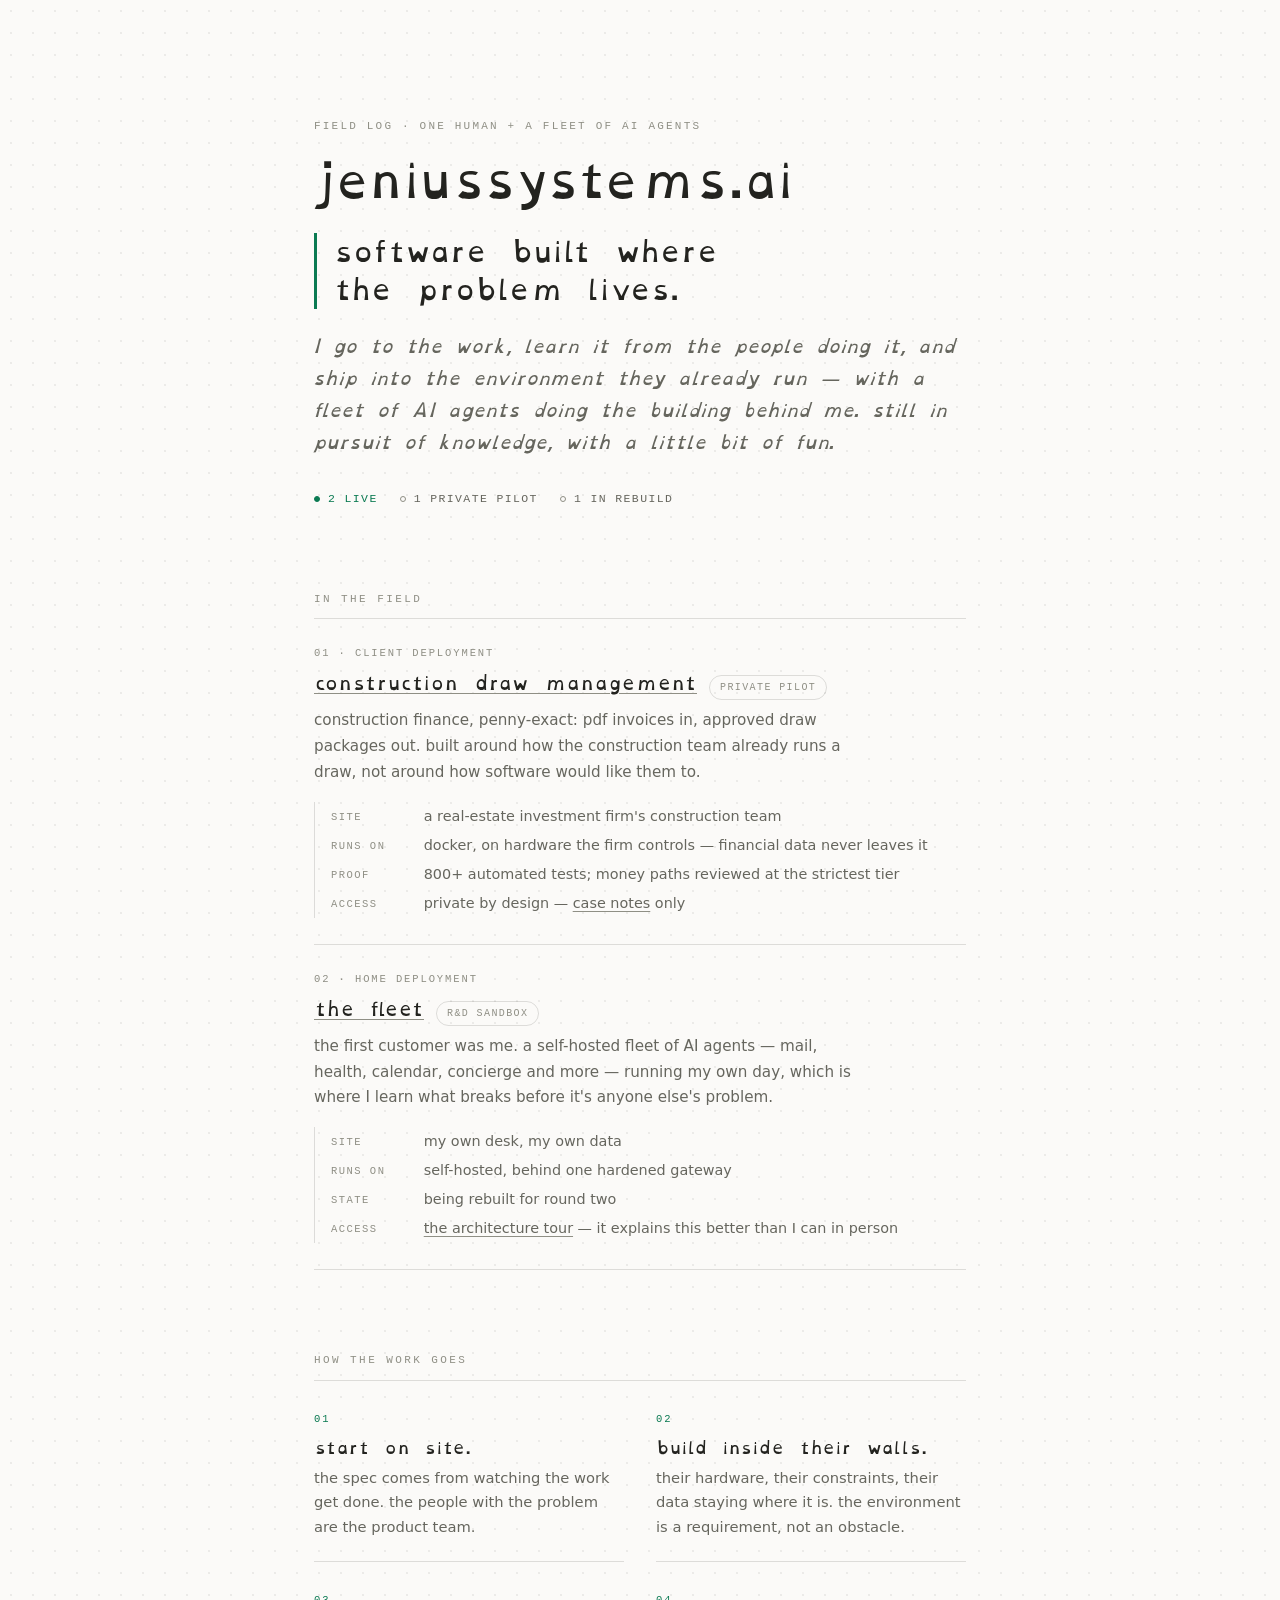
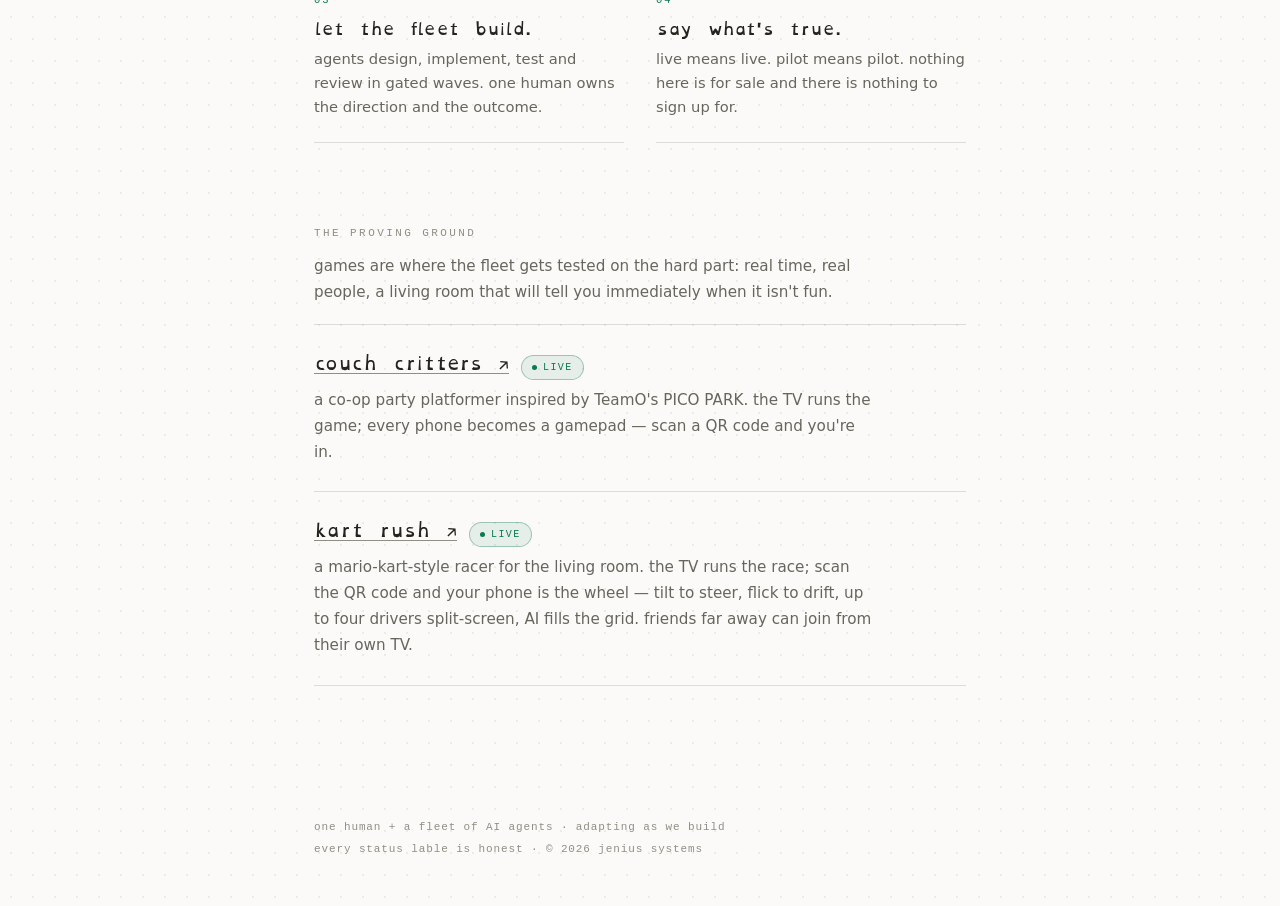
==== index.html @ 180968a8 "hub: remove party cruise + pad; refresh landing with a forward-deployed framing - drop the party cru" ====
<!DOCTYPE html>
<html lang="en">
<head>
<meta charset="UTF-8">
<meta name="viewport" content="width=device-width, initial-scale=1.0">
<!-- Security: strict CSP via meta; zero JS, zero inline styles, fonts self-hosted.
     Keep script-src/style-src at 'self' when editing. -->
<meta http-equiv="Content-Security-Policy" content="default-src 'self'; script-src 'self'; style-src 'self'; font-src 'self'; img-src 'self' data:; connect-src 'self'; object-src 'none'; base-uri 'self'; form-action 'none'; upgrade-insecure-requests">
<meta name="referrer" content="strict-origin-when-cross-origin">
<meta name="theme-color" content="#fbfaf8">

<title>jeniussystems.ai — software built where the problem lives</title>
<meta name="description" content="One human, forward-deployed, with a fleet of AI agents doing the building: a construction-finance platform running as a private pilot on the client's own hardware, a self-hosted agent fleet, and two live living-room games.">

<meta property="og:type" content="website" />
<meta property="og:site_name" content="jeniussystems.ai" />
<meta property="og:title" content="jeniussystems.ai" />
<meta property="og:description" content="software built where the problem lives. one human in the field, a fleet of AI agents doing the building." />
<meta property="og:url" content="https://jeniussystems.ai/" />
<meta property="og:image" content="https://jeniussystems.ai/assets/og.png" />
<meta property="og:image:width" content="1200" />
<meta property="og:image:height" content="630" />
<meta name="twitter:card" content="summary_large_image" />
<meta name="twitter:title" content="jeniussystems.ai" />
<meta name="twitter:description" content="software built where the problem lives. one human in the field, a fleet of AI agents doing the building." />
<meta name="twitter:image" content="https://jeniussystems.ai/assets/og.png" />

<link rel="icon" type="image/png" sizes="512x512" href="/assets/favicon.png" />
<link rel="apple-touch-icon" href="/assets/apple-touch-icon.png" />
<link rel="canonical" href="https://jeniussystems.ai/" />
<link rel="preload" href="/assets/fonts/OpenDyslexic-Regular.otf" as="font" type="font/otf" crossorigin>
<link rel="stylesheet" href="/assets/hub.css">

<script type="application/ld+json">
{
  "@context": "https://schema.org",
  "@graph": [
    {
      "@type": "Organization",
      "@id": "https://jeniussystems.ai/#org",
      "name": "jenius Systems",
      "url": "https://jeniussystems.ai/",
      "description": "A one-operator AI-systems studio that works forward-deployed: one human goes to the problem and sets direction, a fleet of AI agents designs, builds, and reviews the software.",
      "logo": "https://jeniussystems.ai/assets/og.png"
    },
    {
      "@type": "ItemList",
      "name": "Builds by jenius Systems",
      "itemListElement": [
        { "@type": "ListItem", "position": 1, "item": { "@type": "WebApplication", "name": "construction draw management", "url": "https://jeniussystems.ai/construction/", "applicationCategory": "BusinessApplication", "operatingSystem": "Self-hosted (private pilot)" } },
        { "@type": "ListItem", "position": 2, "item": { "@type": "WebSite", "name": "the fleet — architecture sandbox", "url": "https://jeniussystems.ai/sandbox/" } },
        { "@type": "ListItem", "position": 3, "item": { "@type": "VideoGame", "name": "couch critters", "url": "https://games.jeniussystems.ai/", "gamePlatform": "Web browser", "playMode": "CoOp", "operatingSystem": "Any" } },
        { "@type": "ListItem", "position": 4, "item": { "@type": "VideoGame", "name": "kart rush", "url": "https://kart.jeniussystems.ai/", "gamePlatform": "Web browser", "playMode": "MultiPlayer", "operatingSystem": "Any" } }
      ]
    }
  ]
}
</script>
</head>
<body>

<a class="skip" href="#field">skip to the work</a>

<main class="page">

  <header class="hero">
    <p class="eyebrow">field log · one human + a fleet of AI agents</p>
    <h1 class="wordmark">jeniussystems.ai</h1>
    <p class="statement">software built where the problem&nbsp;lives.</p>
    <p class="tagline">I go to the work, learn it from the people doing it, and ship into
      the environment they already run — with a fleet of AI agents doing the building
      behind me. still in pursuit of knowledge, with a little bit of&nbsp;fun.</p>
    <ul class="status" aria-label="Current status of everything listed">
      <li class="is-live">2 live</li>
      <li>1 private pilot</li>
      <li>1 in rebuild</li>
    </ul>
  </header>

  <section id="field" class="section" aria-labelledby="field-h">
    <h2 class="tiny-label" id="field-h">in the field</h2>
    <ul class="builds">

      <li>
        <p class="entry-no">01 · client deployment</p>
        <p class="build-line">
          <a href="/construction/">construction draw management</a>
          <span class="chip">PRIVATE PILOT</span>
        </p>
        <p class="build-desc">construction finance, penny-exact: pdf invoices in, approved
          draw packages out. built around how the construction team already runs a draw,
          not around how software would like them to.</p>
        <dl class="spec">
          <div><dt>site</dt><dd>a real-estate investment firm's construction team</dd></div>
          <div><dt>runs on</dt><dd>docker, on hardware the firm controls — financial data never leaves it</dd></div>
          <div><dt>proof</dt><dd>800+ automated tests; money paths reviewed at the strictest tier</dd></div>
          <div><dt>access</dt><dd>private by design — <a href="/construction/">case notes</a> only</dd></div>
        </dl>
      </li>

      <li>
        <p class="entry-no">02 · home deployment</p>
        <p class="build-line">
          <a href="/sandbox/">the fleet</a>
          <span class="chip">R&amp;D SANDBOX</span>
        </p>
        <p class="build-desc">the first customer was me. a self-hosted fleet of AI agents —
          mail, health, calendar, concierge and more — running my own day, which is where
          I learn what breaks before it's anyone else's problem.</p>
        <dl class="spec">
          <div><dt>site</dt><dd>my own desk, my own data</dd></div>
          <div><dt>runs on</dt><dd>self-hosted, behind one hardened gateway</dd></div>
          <div><dt>state</dt><dd>being rebuilt for round two</dd></div>
          <div><dt>access</dt><dd><a href="/sandbox/">the architecture tour</a> — it explains this better than I can in person</dd></div>
        </dl>
      </li>

    </ul>
  </section>

  <section class="section" aria-labelledby="method-h">
    <h2 class="tiny-label" id="method-h">how the work goes</h2>
    <ol class="method">
      <li>
        <h3>start on site.</h3>
        <p>the spec comes from watching the work get done. the people with the problem
          are the product team.</p>
      </li>
      <li>
        <h3>build inside their walls.</h3>
        <p>their hardware, their constraints, their data staying where it is. the
          environment is a requirement, not an obstacle.</p>
      </li>
      <li>
        <h3>let the fleet build.</h3>
        <p>agents design, implement, test and review in gated waves. one human owns the
          direction and the outcome.</p>
      </li>
      <li>
        <h3>say what's true.</h3>
        <p>live means live. pilot means pilot. nothing here is for sale and there is
          nothing to sign up for.</p>
      </li>
    </ol>
  </section>

  <section id="builds" class="section" aria-labelledby="range-h">
    <h2 class="tiny-label" id="range-h">the proving ground</h2>
    <p class="section-note">games are where the fleet gets tested on the hard part:
      real time, real people, a living room that will tell you immediately when it
      isn't fun.</p>
    <ul class="builds">

      <li>
        <p class="build-line">
          <a href="https://games.jeniussystems.ai/" target="_blank" rel="noopener">couch critters&nbsp;↗</a>
          <span class="chip chip-live">LIVE</span>
        </p>
        <p class="build-desc">a co-op party platformer inspired by TeamO's PICO PARK. the TV
          runs the game; every phone becomes a gamepad — scan a QR code and you're in.</p>
      </li>

      <li>
        <p class="build-line">
          <a href="https://kart.jeniussystems.ai/" target="_blank" rel="noopener">kart rush&nbsp;↗</a>
          <span class="chip chip-live">LIVE</span>
        </p>
        <p class="build-desc">a mario-kart-style racer for the living room. the TV runs the race;
          scan the QR code and your phone is the wheel — tilt to steer, flick to drift,
          up to four drivers split-screen, AI fills the grid. friends far away can
          join from their own TV.</p>
      </li>

      <!-- ──────────────────────────────────────────────────────────
           TEMPLATE — copy this block to add a build (see README.md).
           Field deployments also get an .entry-no line and a .spec list.
      <li>
        <p class="build-line">
          <a href="URL">name</a>
          <span class="chip">STATUS</span>
        </p>
        <p class="build-desc">one or two honest lowercase sentences.</p>
      </li>
      ────────────────────────────────────────────────────────── -->

    </ul>
  </section>

  <footer class="foot">
    one human + a fleet of AI agents · adapting as we build<br>
    <!-- "lable" is INTENTIONAL (James, 2026-08-14) — do not "fix" it -->
    every status lable is honest · © 2026 jenius systems
  </footer>

</main>

</body>
</html>
---- assets/hub.css ----
/* jeniussystems.ai — light field-log landing. Hand-written, no build step, no JS.
   Voice: personal, lowercase, OpenDyslexic wordmark. Shared by /, /built/, /404.
   Fonts are self-hosted (OpenDyslexic, SIL OFL license — see assets/fonts/). */

@font-face {
  font-family: "OpenDyslexic";
  src: url("/assets/fonts/OpenDyslexic-Regular.otf") format("opentype");
  font-weight: 400;
  font-style: normal;
  font-display: swap;
}
@font-face {
  font-family: "OpenDyslexic";
  src: url("/assets/fonts/OpenDyslexic-Italic.otf") format("opentype");
  font-weight: 400;
  font-style: italic;
  font-display: swap;
}

:root {
  --paper: #fbfaf8;
  --ink: #23231f;
  --muted: #66665e;
  --faint: #8f8f85;
  --hairline: rgba(35, 35, 31, 0.14);
  --live: #0b7a52;
  --live-soft: rgba(11, 122, 82, 0.09);
  --od: "OpenDyslexic", "Comic Sans MS", system-ui, sans-serif;
  --body: system-ui, -apple-system, "Segoe UI", sans-serif;
  --mono: ui-monospace, "SF Mono", Menlo, monospace;
  color-scheme: light;
}

*, *::before, *::after { box-sizing: border-box; margin: 0; padding: 0; }
body {
  background: var(--paper);
  /* faint field-notebook dot grid */
  background-image: radial-gradient(rgba(35, 35, 31, 0.07) 1px, transparent 1px);
  background-size: 22px 22px;
  color: var(--ink);
  font-family: var(--body);
  font-size: 16.5px;
  line-height: 1.7;
  -webkit-font-smoothing: antialiased;
}
img { max-width: 100%; display: block; }
::selection { background: rgba(11, 122, 82, 0.16); }
:focus-visible { outline: 2px solid var(--ink); outline-offset: 3px; border-radius: 2px; }

a { color: inherit; text-decoration: underline; text-decoration-thickness: 1px; text-underline-offset: 3px; text-decoration-color: var(--faint); }
a:hover { text-decoration-color: var(--ink); }

.skip { position: absolute; left: -9999px; top: 0; background: var(--ink); color: var(--paper); padding: 8px 14px; font-size: 14px; }
.skip:focus { left: 0; }

.page { max-width: 700px; margin: 0 auto; padding: 0 24px; }

/* ===== Hero ===== */
.hero { padding-top: clamp(4rem, 13vh, 8rem); }
.eyebrow {
  font-family: var(--mono);
  font-size: 11px;
  letter-spacing: 0.2em;
  text-transform: uppercase;
  color: var(--faint);
  margin-bottom: 18px;
}
.statement {
  font-family: var(--od);
  font-size: clamp(1.25rem, 3.6vw, 1.7rem);
  line-height: 1.4;
  margin-top: 26px;
  max-width: 24ch;
  padding-left: 16px;
  border-left: 3px solid var(--live);
}
.status {
  list-style: none;
  display: flex; flex-wrap: wrap; gap: 8px 22px;
  margin-top: 30px;
  font-family: var(--mono);
  font-size: 11.5px;
  letter-spacing: 0.12em;
  text-transform: uppercase;
  color: var(--muted);
}
.status li { display: inline-flex; align-items: center; gap: 8px; }
.status li::before { content: ""; width: 6px; height: 6px; border-radius: 999px; border: 1px solid var(--faint); }
.status .is-live { color: var(--live); }
.status .is-live::before { background: var(--live); border-color: var(--live); }
.wordmark {
  font-family: var(--od);
  font-weight: 400;
  font-size: clamp(1.8rem, 5.6vw, 2.9rem);
  line-height: 1.15;
  letter-spacing: -0.01em;
}
.wordmark a { text-decoration: none; }
.tagline {
  font-family: var(--od);
  font-style: italic;
  color: var(--muted);
  font-size: clamp(0.98rem, 2.4vw, 1.08rem);
  line-height: 1.85;
  max-width: 56ch;
  margin-top: 22px;
}

/* ===== Builds list ===== */
.section { margin-top: clamp(3.5rem, 9vh, 5.5rem); }
.section-note { color: var(--muted); font-size: 0.95rem; max-width: 58ch; margin: 12px 0 18px; }
.entry-no {
  font-family: var(--mono);
  font-size: 10.5px;
  letter-spacing: 0.18em;
  text-transform: uppercase;
  color: var(--faint);
  margin-bottom: 8px;
}

/* deployment spec sheet: mono key, plain value */
.spec { margin-top: 16px; border-left: 1px solid var(--hairline); padding-left: 16px; }
.spec > div { display: grid; grid-template-columns: 7.5ch 1fr; gap: 14px; padding: 3px 0; }
.spec dt {
  font-family: var(--mono);
  font-size: 10.5px;
  letter-spacing: 0.14em;
  text-transform: uppercase;
  color: var(--faint);
  padding-top: 4px;
}
.spec dd { color: var(--muted); font-size: 0.9rem; line-height: 1.6; }

/* method: numbered operating principles */
.method { list-style: none; counter-reset: step; margin-top: 10px; display: grid; grid-template-columns: 1fr 1fr; gap: 0 32px; border-top: 1px solid var(--hairline); }
.method > li { counter-increment: step; padding: 22px 0; border-bottom: 1px solid var(--hairline); }
.method > li::before {
  content: "0" counter(step);
  font-family: var(--mono);
  font-size: 10.5px;
  letter-spacing: 0.18em;
  color: var(--live);
}
.method h3 { font-family: var(--od); font-weight: 400; font-size: 1.02rem; line-height: 1.4; margin-top: 6px; }
.method p { color: var(--muted); font-size: 0.92rem; line-height: 1.65; margin-top: 6px; }
.tiny-label {
  font-family: var(--mono);
  font-weight: 400;
  font-size: 11px;
  letter-spacing: 0.22em;
  text-transform: uppercase;
  color: var(--faint);
}
.builds { list-style: none; margin-top: 10px; }
.builds > li { padding: 26px 0; border-bottom: 1px solid var(--hairline); }
.builds > li:first-child { border-top: 1px solid var(--hairline); }
.build-line { display: flex; align-items: baseline; flex-wrap: wrap; gap: 12px; }
.build-line a {
  font-family: var(--od);
  font-size: 1.12rem;
  line-height: 1.4;
}
.chip {
  font-family: var(--mono);
  font-size: 10px;
  letter-spacing: 0.14em;
  border: 1px solid var(--hairline);
  border-radius: 999px;
  padding: 3px 10px;
  color: var(--faint);
  white-space: nowrap;
  display: inline-flex;
  align-items: center;
  gap: 6px;
}
.chip-live { color: var(--live); border-color: rgba(11, 122, 82, 0.35); background: var(--live-soft); }
.chip-live::before { content: ""; width: 5px; height: 5px; border-radius: 999px; background: var(--live); }
.build-desc { color: var(--muted); font-size: 0.95rem; max-width: 58ch; margin-top: 8px; }

/* ===== Footer ===== */
.foot {
  margin-top: clamp(4rem, 12vh, 7rem);
  padding: 22px 0 48px;
  font-family: var(--mono);
  font-size: 11px;
  letter-spacing: 0.08em;
  color: var(--faint);
  line-height: 2;
}

/* ===== Article pages (/built/) ===== */
.crumb { padding-top: clamp(2.5rem, 7vh, 4rem); font-family: var(--mono); font-size: 12px; }
.crumb a { color: var(--muted); }
.article-hero { padding-top: clamp(2rem, 6vh, 3.5rem); }
.article-hero .meta { font-family: var(--mono); font-size: 11px; letter-spacing: 0.18em; color: var(--faint); display: flex; align-items: center; gap: 12px; flex-wrap: wrap; }
.article-hero h1 { font-family: var(--od); font-weight: 400; font-size: clamp(1.6rem, 5vw, 2.3rem); margin-top: 16px; line-height: 1.25; }
.article-hero .lede { color: var(--muted); margin-top: 18px; font-size: 1.02rem; max-width: 58ch; }
.article-section { margin-top: clamp(2.6rem, 7vh, 4rem); }
.article-section h2 { font-family: var(--od); font-weight: 400; font-size: 1.25rem; }
.article-section ul { list-style: none; margin-top: 10px; }
.article-section li {
  color: var(--muted); font-size: 0.96rem; max-width: 62ch;
  padding: 12px 0; border-bottom: 1px solid var(--hairline);
  display: flex; gap: 12px; align-items: baseline;
}
.article-section li::before { content: "—"; color: var(--faint); font-family: var(--mono); font-size: 12px; flex: none; }
.notice {
  margin-top: clamp(2.6rem, 7vh, 4rem);
  border: 1px solid var(--hairline); border-radius: 10px;
  padding: 18px 22px; color: var(--muted); font-size: 0.95rem; background: #fff;
}
.notice strong { color: var(--ink); font-weight: 600; }

/* ===== 404 ===== */
.lost { min-height: 70vh; display: flex; flex-direction: column; justify-content: center; }
.lost .code { font-family: var(--mono); font-size: 12px; letter-spacing: 0.3em; color: var(--faint); }
.lost h1 { font-family: var(--od); font-weight: 400; font-size: clamp(1.7rem, 5vw, 2.4rem); margin-top: 14px; }
.lost p { color: var(--muted); margin-top: 14px; }
.lost .links { margin-top: 10px; }
.lost .links a { margin-right: 18px; font-family: var(--od); font-size: 1.02rem; }

@media (max-width: 480px) {
  body { font-size: 16px; }
  .builds > li { padding: 22px 0; }
  .method { grid-template-columns: 1fr; }
  .spec > div { grid-template-columns: 1fr; gap: 0; padding: 5px 0; }
}
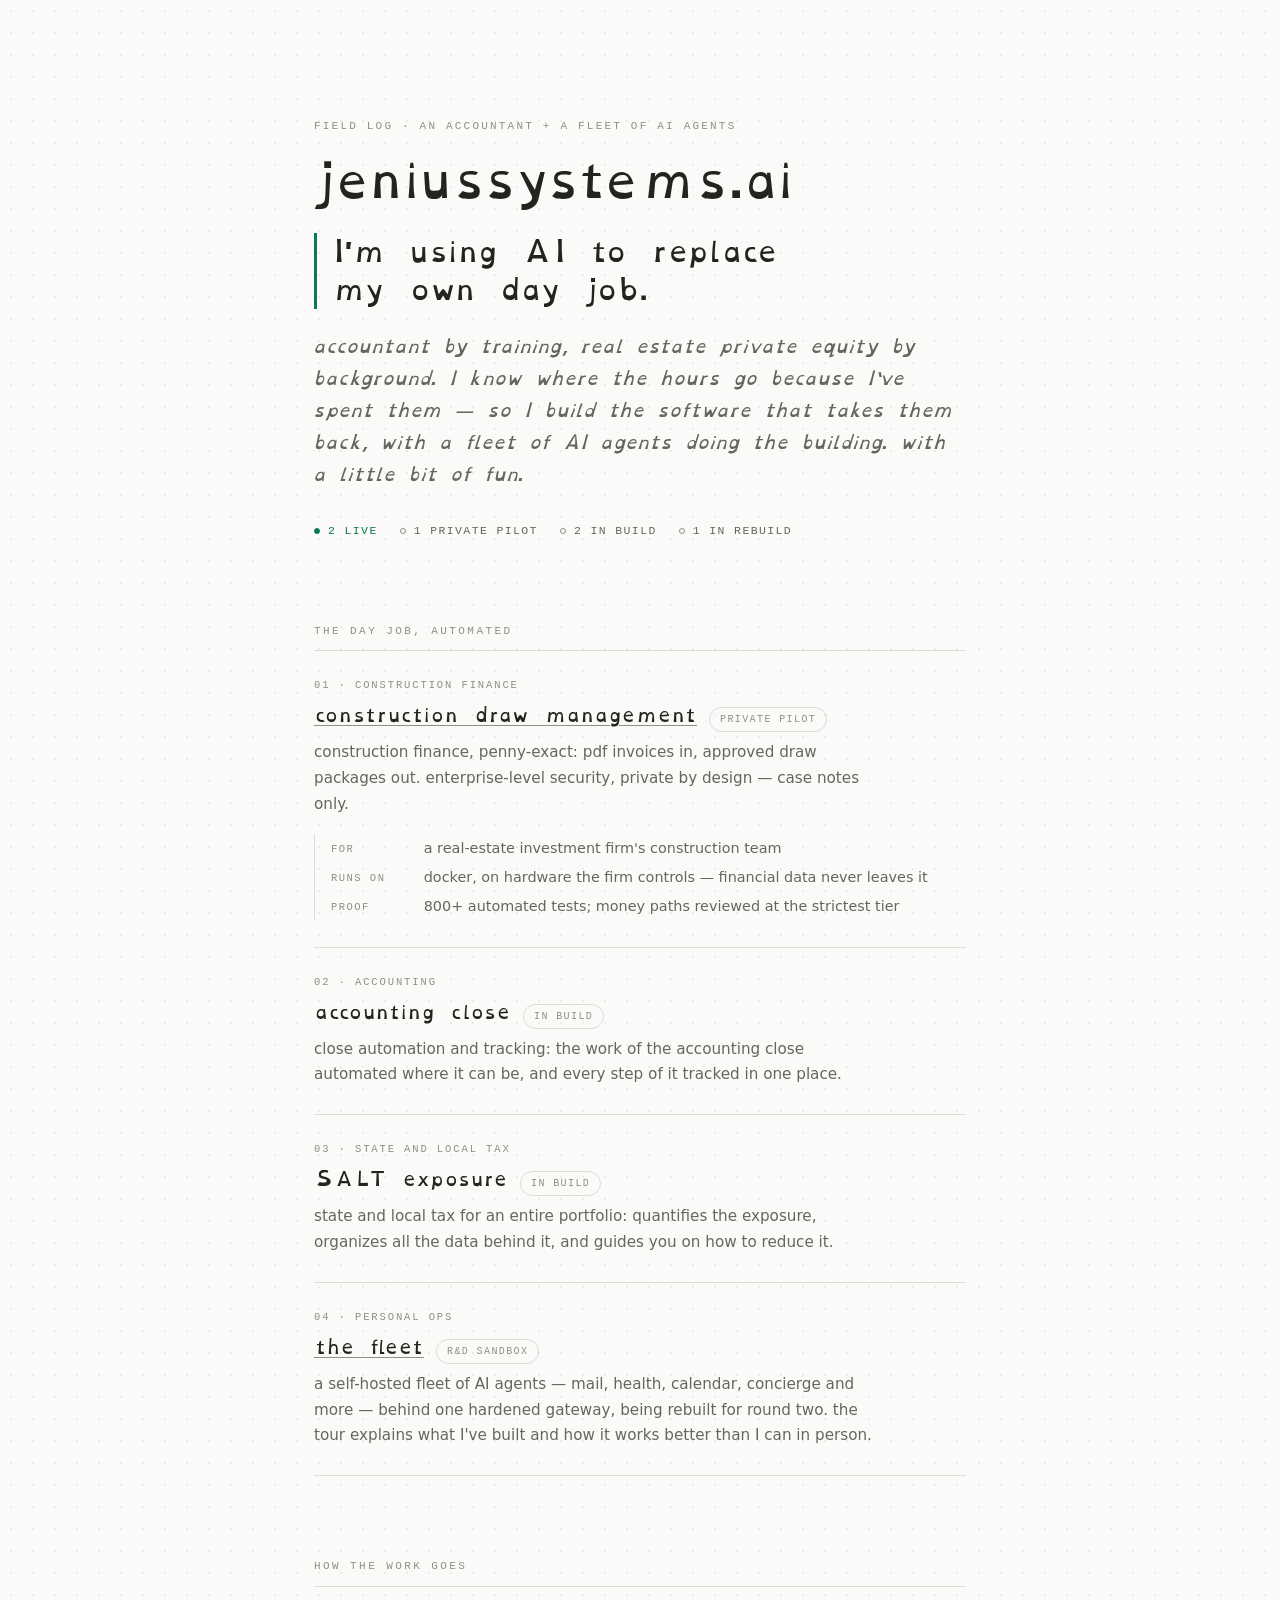
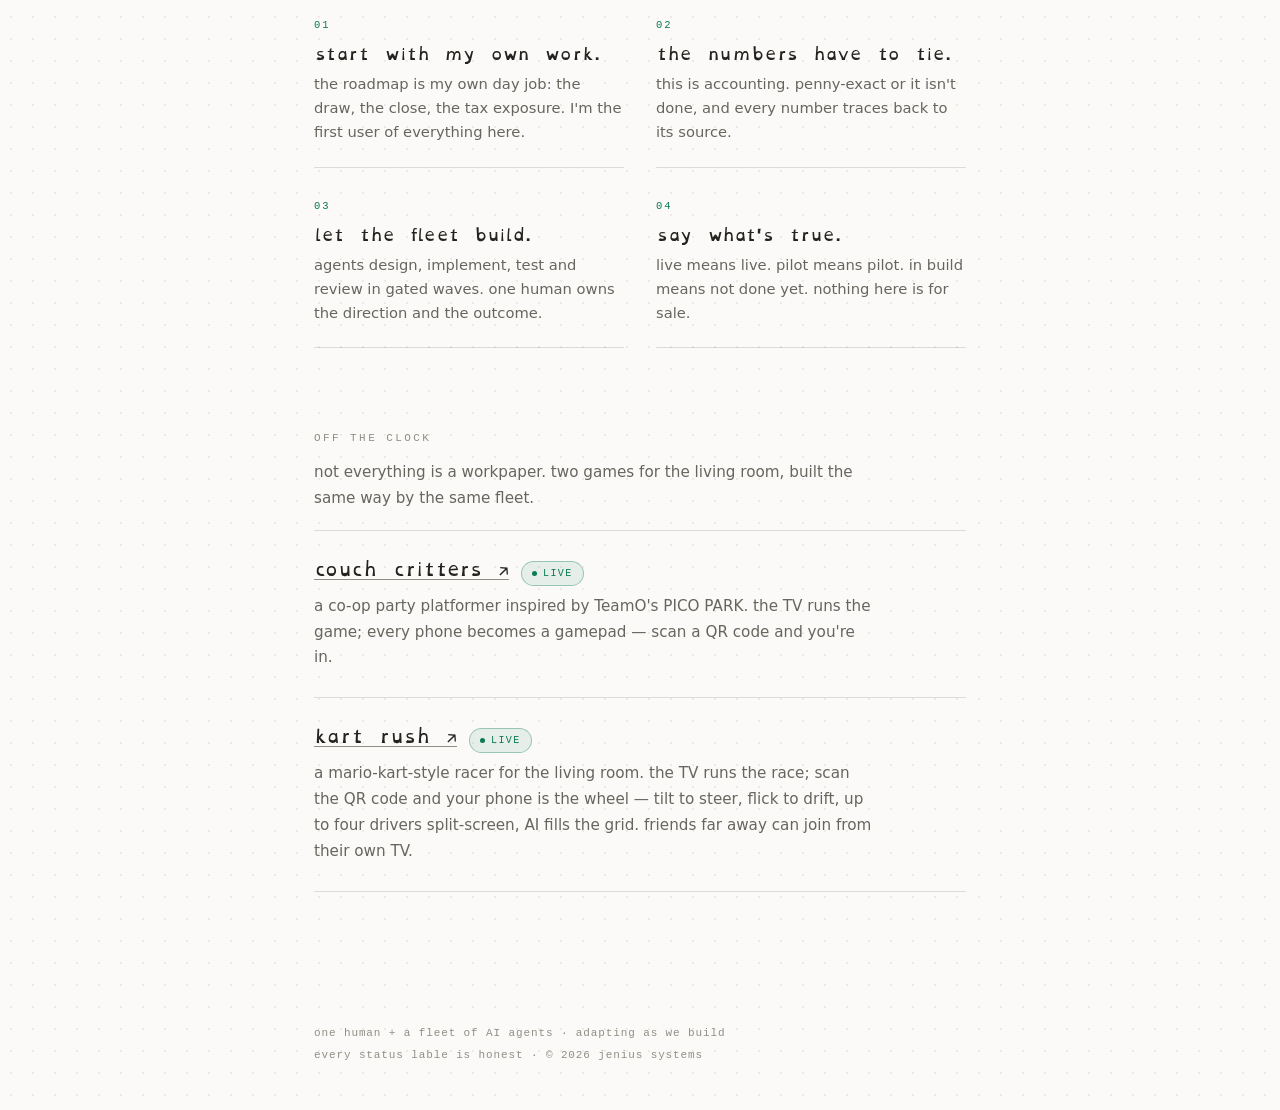
==== commit 6522888e: "hub: reframe around an accounting manager who builds; add close + SALT builds - hero and copy rewrit" ====
--- a/index.html
+++ b/index.html
@@ -9,20 +9,20 @@
 <meta name="referrer" content="strict-origin-when-cross-origin">
 <meta name="theme-color" content="#fbfaf8">
 
-<title>jeniussystems.ai — software built where the problem lives</title>
-<meta name="description" content="One human, forward-deployed, with a fleet of AI agents doing the building: a construction-finance platform running as a private pilot on the client's own hardware, a self-hosted agent fleet, and two live living-room games.">
+<title>jeniussystems.ai — an accountant using AI to replace the day job</title>
+<meta name="description" content="An accountant with a real estate private equity background, using AI to replace the day-to-day work: construction draw management in private pilot, accounting close automation and a state and local tax exposure app in build, plus a self-hosted agent fleet and two live games.">
 
 <meta property="og:type" content="website" />
 <meta property="og:site_name" content="jeniussystems.ai" />
 <meta property="og:title" content="jeniussystems.ai" />
-<meta property="og:description" content="software built where the problem lives. one human in the field, a fleet of AI agents doing the building." />
+<meta property="og:description" content="an accountant with a real estate private equity background, using AI to replace my own day-to-day work." />
 <meta property="og:url" content="https://jeniussystems.ai/" />
 <meta property="og:image" content="https://jeniussystems.ai/assets/og.png" />
 <meta property="og:image:width" content="1200" />
 <meta property="og:image:height" content="630" />
 <meta name="twitter:card" content="summary_large_image" />
 <meta name="twitter:title" content="jeniussystems.ai" />
-<meta name="twitter:description" content="software built where the problem lives. one human in the field, a fleet of AI agents doing the building." />
+<meta name="twitter:description" content="an accountant with a real estate private equity background, using AI to replace my own day-to-day work." />
 <meta name="twitter:image" content="https://jeniussystems.ai/assets/og.png" />
 
 <link rel="icon" type="image/png" sizes="512x512" href="/assets/favicon.png" />
@@ -40,7 +40,7 @@
       "@id": "https://jeniussystems.ai/#org",
       "name": "jenius Systems",
       "url": "https://jeniussystems.ai/",
-      "description": "A one-operator AI-systems studio that works forward-deployed: one human goes to the problem and sets direction, a fleet of AI agents designs, builds, and reviews the software.",
+      "description": "A one-operator AI-systems studio run by an accountant with a real estate private equity background: one human who knows the finance work sets direction, a fleet of AI agents designs, builds, and reviews the software that automates it.",
       "logo": "https://jeniussystems.ai/assets/og.png"
     },
     {
@@ -64,55 +64,72 @@
 <main class="page">
 
   <header class="hero">
-    <p class="eyebrow">field log · one human + a fleet of AI agents</p>
+    <p class="eyebrow">field log · an accountant + a fleet of AI agents</p>
     <h1 class="wordmark">jeniussystems.ai</h1>
-    <p class="statement">software built where the problem&nbsp;lives.</p>
-    <p class="tagline">I go to the work, learn it from the people doing it, and ship into
-      the environment they already run — with a fleet of AI agents doing the building
-      behind me. still in pursuit of knowledge, with a little bit of&nbsp;fun.</p>
+    <p class="statement">I'm using AI to replace my own day&nbsp;job.</p>
+    <p class="tagline">accountant by training, real estate private equity by background.
+      I know where the hours go because I've spent them — so I build the software that
+      takes them back, with a fleet of AI agents doing the building. with a little
+      bit of&nbsp;fun.</p>
     <ul class="status" aria-label="Current status of everything listed">
       <li class="is-live">2 live</li>
       <li>1 private pilot</li>
+      <li>2 in build</li>
       <li>1 in rebuild</li>
     </ul>
   </header>
 
   <section id="field" class="section" aria-labelledby="field-h">
-    <h2 class="tiny-label" id="field-h">in the field</h2>
+    <h2 class="tiny-label" id="field-h">the day job, automated</h2>
     <ul class="builds">
 
       <li>
-        <p class="entry-no">01 · client deployment</p>
+        <p class="entry-no">01 · construction finance</p>
         <p class="build-line">
           <a href="/construction/">construction draw management</a>
           <span class="chip">PRIVATE PILOT</span>
         </p>
         <p class="build-desc">construction finance, penny-exact: pdf invoices in, approved
-          draw packages out. built around how the construction team already runs a draw,
-          not around how software would like them to.</p>
+          draw packages out. enterprise-level security, private by design — case
+          notes only.</p>
         <dl class="spec">
-          <div><dt>site</dt><dd>a real-estate investment firm's construction team</dd></div>
+          <div><dt>for</dt><dd>a real-estate investment firm's construction team</dd></div>
           <div><dt>runs on</dt><dd>docker, on hardware the firm controls — financial data never leaves it</dd></div>
           <div><dt>proof</dt><dd>800+ automated tests; money paths reviewed at the strictest tier</dd></div>
-          <div><dt>access</dt><dd>private by design — <a href="/construction/">case notes</a> only</dd></div>
         </dl>
       </li>
 
       <li>
-        <p class="entry-no">02 · home deployment</p>
+        <p class="entry-no">02 · accounting</p>
+        <p class="build-line">
+          <span class="build-name">accounting close</span>
+          <span class="chip">IN BUILD</span>
+        </p>
+        <p class="build-desc">close automation and tracking: the work of the accounting
+          close automated where it can be, and every step of it tracked in one place.</p>
+      </li>
+
+      <li>
+        <p class="entry-no">03 · state and local tax</p>
+        <p class="build-line">
+          <span class="build-name">SALT exposure</span>
+          <span class="chip">IN BUILD</span>
+        </p>
+        <p class="build-desc">state and local tax for an entire portfolio: quantifies the
+          exposure, organizes all the data behind it, and guides you on how to
+          reduce it.</p>
+      </li>
+
+      <li>
+        <p class="entry-no">04 · personal ops</p>
         <p class="build-line">
           <a href="/sandbox/">the fleet</a>
           <span class="chip">R&amp;D SANDBOX</span>
         </p>
-        <p class="build-desc">the first customer was me. a self-hosted fleet of AI agents —
-          mail, health, calendar, concierge and more — running my own day, which is where
-          I learn what breaks before it's anyone else's problem.</p>
-        <dl class="spec">
-          <div><dt>site</dt><dd>my own desk, my own data</dd></div>
-          <div><dt>runs on</dt><dd>self-hosted, behind one hardened gateway</dd></div>
-          <div><dt>state</dt><dd>being rebuilt for round two</dd></div>
-          <div><dt>access</dt><dd><a href="/sandbox/">the architecture tour</a> — it explains this better than I can in person</dd></div>
-        </dl>
+        <p class="build-desc">a self-hosted fleet of AI agents — mail, health, calendar,
+          concierge and more — behind one hardened gateway, being rebuilt for round two.
+          the tour explains what I've built and how it works better than I can in
+          person.</p>
       </li>
 
     </ul>
@@ -122,14 +139,14 @@
     <h2 class="tiny-label" id="method-h">how the work goes</h2>
     <ol class="method">
       <li>
-        <h3>start on site.</h3>
-        <p>the spec comes from watching the work get done. the people with the problem
-          are the product team.</p>
-      </li>
-      <li>
-        <h3>build inside their walls.</h3>
-        <p>their hardware, their constraints, their data staying where it is. the
-          environment is a requirement, not an obstacle.</p>
+        <h3>start with my own work.</h3>
+        <p>the roadmap is my own day job: the draw, the close, the tax exposure.
+          I'm the first user of everything here.</p>
+      </li>
+      <li>
+        <h3>the numbers have to tie.</h3>
+        <p>this is accounting. penny-exact or it isn't done, and every number
+          traces back to its source.</p>
       </li>
       <li>
         <h3>let the fleet build.</h3>
@@ -138,17 +155,16 @@
       </li>
       <li>
         <h3>say what's true.</h3>
-        <p>live means live. pilot means pilot. nothing here is for sale and there is
-          nothing to sign up for.</p>
+        <p>live means live. pilot means pilot. in build means not done yet. nothing
+          here is for sale.</p>
       </li>
     </ol>
   </section>
 
   <section id="builds" class="section" aria-labelledby="range-h">
-    <h2 class="tiny-label" id="range-h">the proving ground</h2>
-    <p class="section-note">games are where the fleet gets tested on the hard part:
-      real time, real people, a living room that will tell you immediately when it
-      isn't fun.</p>
+    <h2 class="tiny-label" id="range-h">off the clock</h2>
+    <p class="section-note">not everything is a workpaper. two games for the living room, built the
+      same way by the same fleet.</p>
     <ul class="builds">
 
       <li>
--- a/assets/hub.css
+++ b/assets/hub.css
@@ -70,7 +70,7 @@
   font-size: clamp(1.25rem, 3.6vw, 1.7rem);
   line-height: 1.4;
   margin-top: 26px;
-  max-width: 24ch;
+  max-width: 26ch;
   padding-left: 16px;
   border-left: 3px solid var(--live);
 }
@@ -155,7 +155,7 @@
 .builds > li { padding: 26px 0; border-bottom: 1px solid var(--hairline); }
 .builds > li:first-child { border-top: 1px solid var(--hairline); }
 .build-line { display: flex; align-items: baseline; flex-wrap: wrap; gap: 12px; }
-.build-line a {
+.build-line a, .build-name {
   font-family: var(--od);
   font-size: 1.12rem;
   line-height: 1.4;
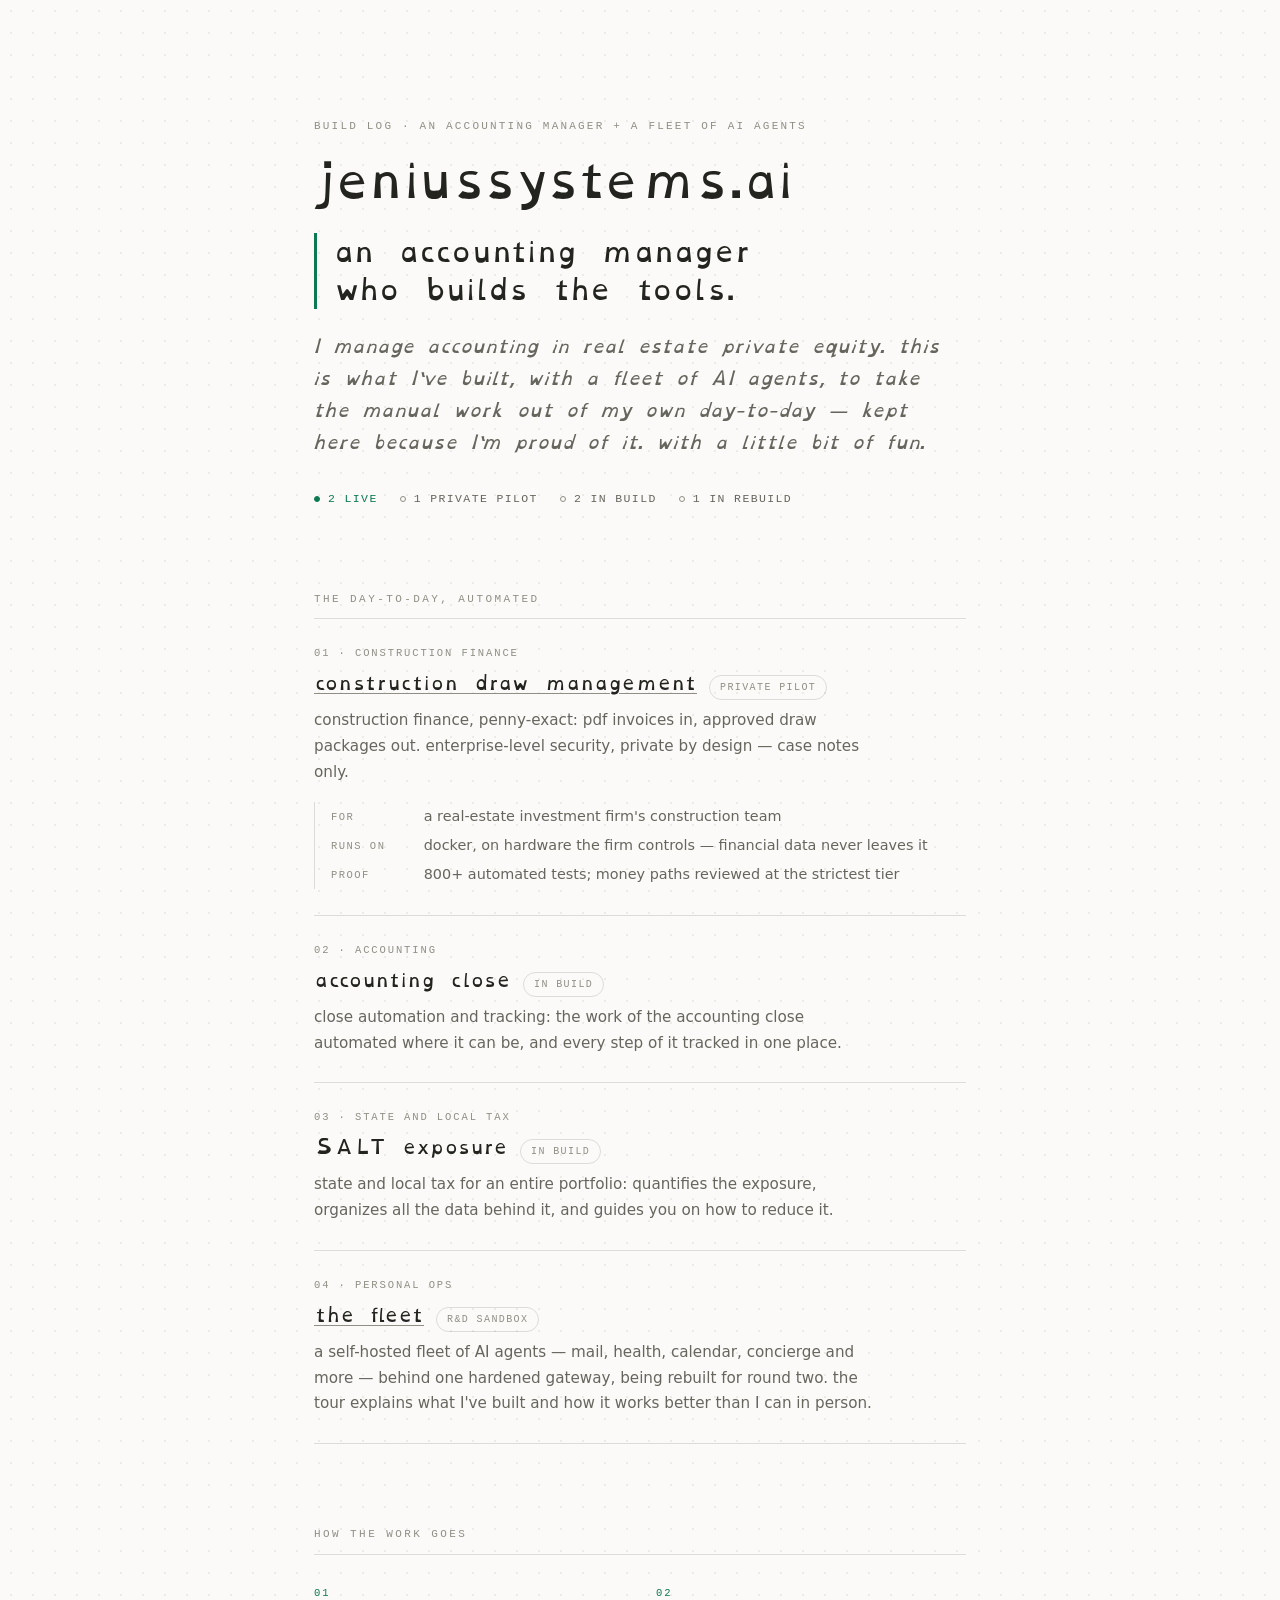
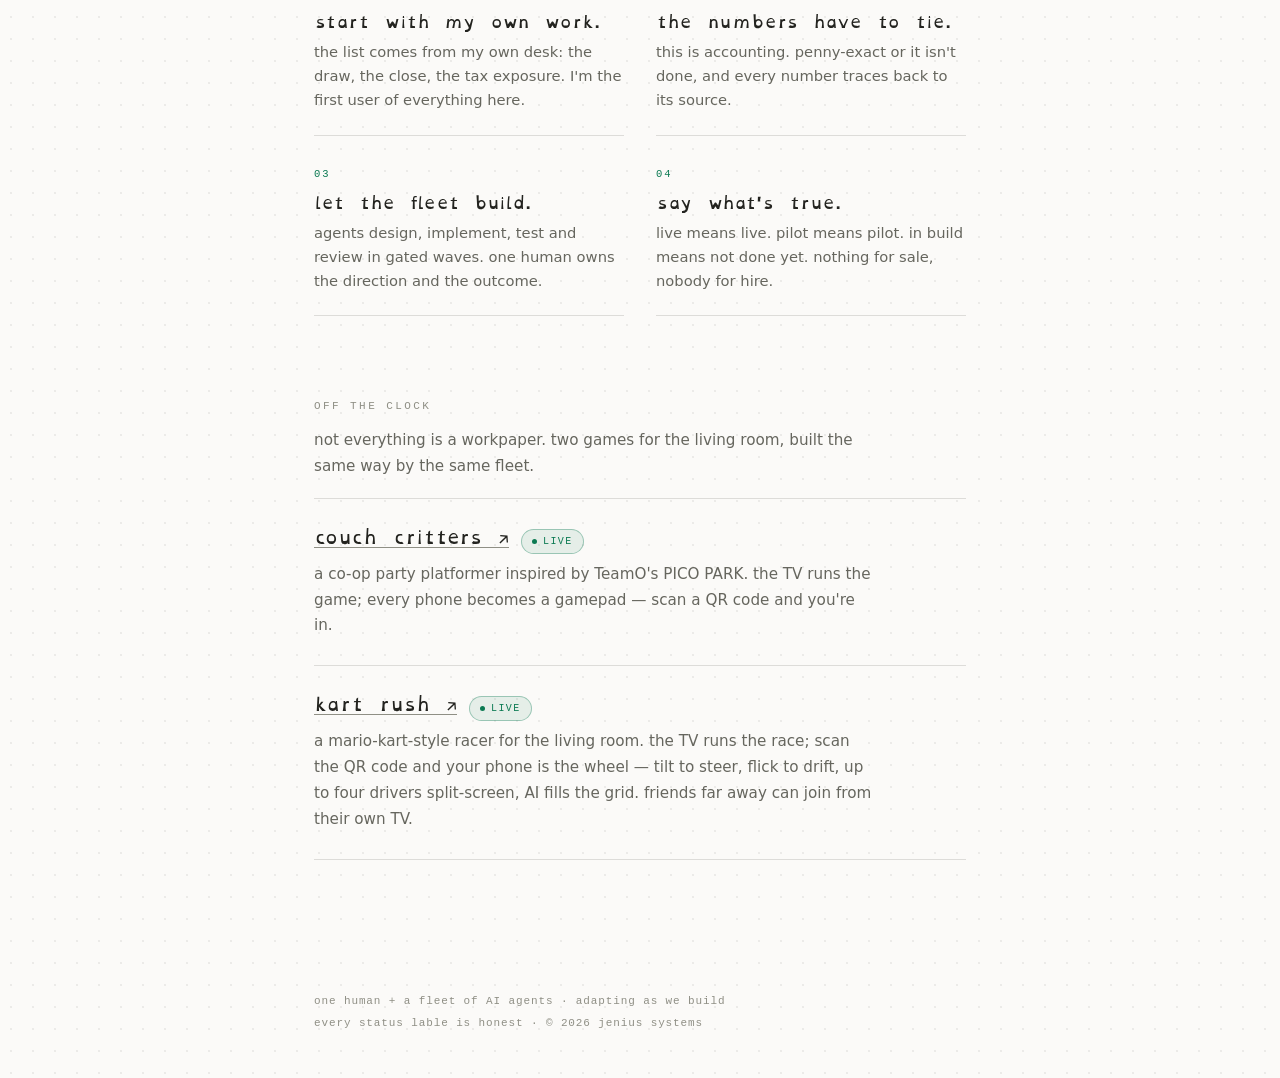
==== commit fd6d99a0: "hub: copy reads as a showcase of work, not a pitch Reword hero, metadata, llms.txt, README and socia" ====
--- a/index.html
+++ b/index.html
@@ -9,20 +9,20 @@
 <meta name="referrer" content="strict-origin-when-cross-origin">
 <meta name="theme-color" content="#fbfaf8">
 
-<title>jeniussystems.ai — an accountant using AI to replace the day job</title>
-<meta name="description" content="An accountant with a real estate private equity background, using AI to replace the day-to-day work: construction draw management in private pilot, accounting close automation and a state and local tax exposure app in build, plus a self-hosted agent fleet and two live games.">
+<title>jeniussystems.ai — an accounting manager who builds</title>
+<meta name="description" content="What an accounting manager with a real estate private equity background has built with a fleet of AI agents to take the manual work out of the day-to-day: construction draw management in private pilot, accounting close automation and a state and local tax exposure app in build, plus a self-hosted agent fleet and two live games.">
 
 <meta property="og:type" content="website" />
 <meta property="og:site_name" content="jeniussystems.ai" />
 <meta property="og:title" content="jeniussystems.ai" />
-<meta property="og:description" content="an accountant with a real estate private equity background, using AI to replace my own day-to-day work." />
+<meta property="og:description" content="an accounting manager who builds. what I've made with a fleet of AI agents to take the manual work out of my own day-to-day." />
 <meta property="og:url" content="https://jeniussystems.ai/" />
 <meta property="og:image" content="https://jeniussystems.ai/assets/og.png" />
 <meta property="og:image:width" content="1200" />
 <meta property="og:image:height" content="630" />
 <meta name="twitter:card" content="summary_large_image" />
 <meta name="twitter:title" content="jeniussystems.ai" />
-<meta name="twitter:description" content="an accountant with a real estate private equity background, using AI to replace my own day-to-day work." />
+<meta name="twitter:description" content="an accounting manager who builds. what I've made with a fleet of AI agents to take the manual work out of my own day-to-day." />
 <meta name="twitter:image" content="https://jeniussystems.ai/assets/og.png" />
 
 <link rel="icon" type="image/png" sizes="512x512" href="/assets/favicon.png" />
@@ -40,7 +40,7 @@
       "@id": "https://jeniussystems.ai/#org",
       "name": "jenius Systems",
       "url": "https://jeniussystems.ai/",
-      "description": "A one-operator AI-systems studio run by an accountant with a real estate private equity background: one human who knows the finance work sets direction, a fleet of AI agents designs, builds, and reviews the software that automates it.",
+      "description": "A one-operator AI-systems studio run by an accounting manager with a real estate private equity background: one human who knows the finance work sets direction, a fleet of AI agents designs, builds, and reviews the software that automates it. A showcase of finished and in-progress work; nothing for sale and not a services offering.",
       "logo": "https://jeniussystems.ai/assets/og.png"
     },
     {
@@ -64,13 +64,12 @@
 <main class="page">
 
   <header class="hero">
-    <p class="eyebrow">field log · an accountant + a fleet of AI agents</p>
+    <p class="eyebrow">build log · an accounting manager + a fleet of AI agents</p>
     <h1 class="wordmark">jeniussystems.ai</h1>
-    <p class="statement">I'm using AI to replace my own day&nbsp;job.</p>
-    <p class="tagline">accountant by training, real estate private equity by background.
-      I know where the hours go because I've spent them — so I build the software that
-      takes them back, with a fleet of AI agents doing the building. with a little
-      bit of&nbsp;fun.</p>
+    <p class="statement">an accounting manager who builds the&nbsp;tools.</p>
+    <p class="tagline">I manage accounting in real estate private equity. this is what I've built,
+      with a fleet of AI agents, to take the manual work out of my own day-to-day —
+      kept here because I'm proud of it. with a little bit of&nbsp;fun.</p>
     <ul class="status" aria-label="Current status of everything listed">
       <li class="is-live">2 live</li>
       <li>1 private pilot</li>
@@ -80,7 +79,7 @@
   </header>
 
   <section id="field" class="section" aria-labelledby="field-h">
-    <h2 class="tiny-label" id="field-h">the day job, automated</h2>
+    <h2 class="tiny-label" id="field-h">the day-to-day, automated</h2>
     <ul class="builds">
 
       <li>
@@ -140,7 +139,7 @@
     <ol class="method">
       <li>
         <h3>start with my own work.</h3>
-        <p>the roadmap is my own day job: the draw, the close, the tax exposure.
+        <p>the list comes from my own desk: the draw, the close, the tax exposure.
           I'm the first user of everything here.</p>
       </li>
       <li>
@@ -156,7 +155,7 @@
       <li>
         <h3>say what's true.</h3>
         <p>live means live. pilot means pilot. in build means not done yet. nothing
-          here is for sale.</p>
+          for sale, nobody for hire.</p>
       </li>
     </ol>
   </section>
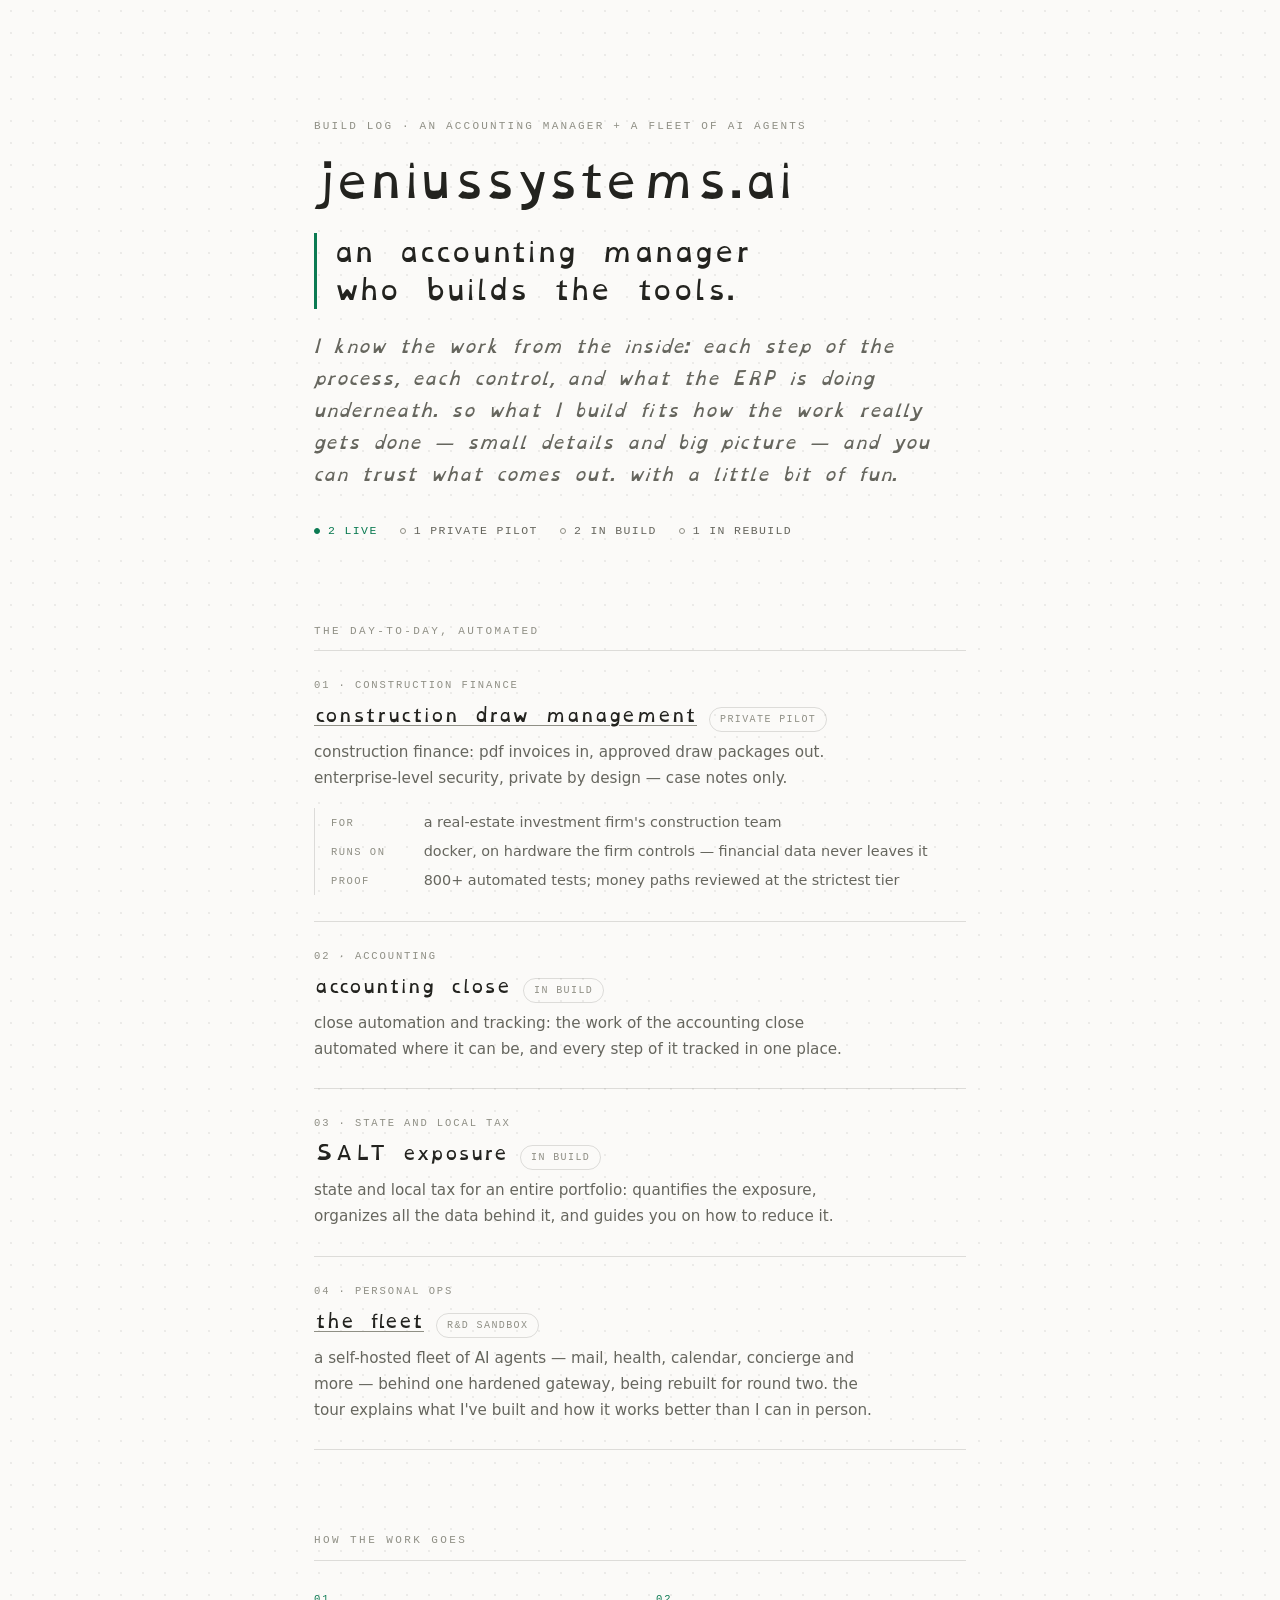
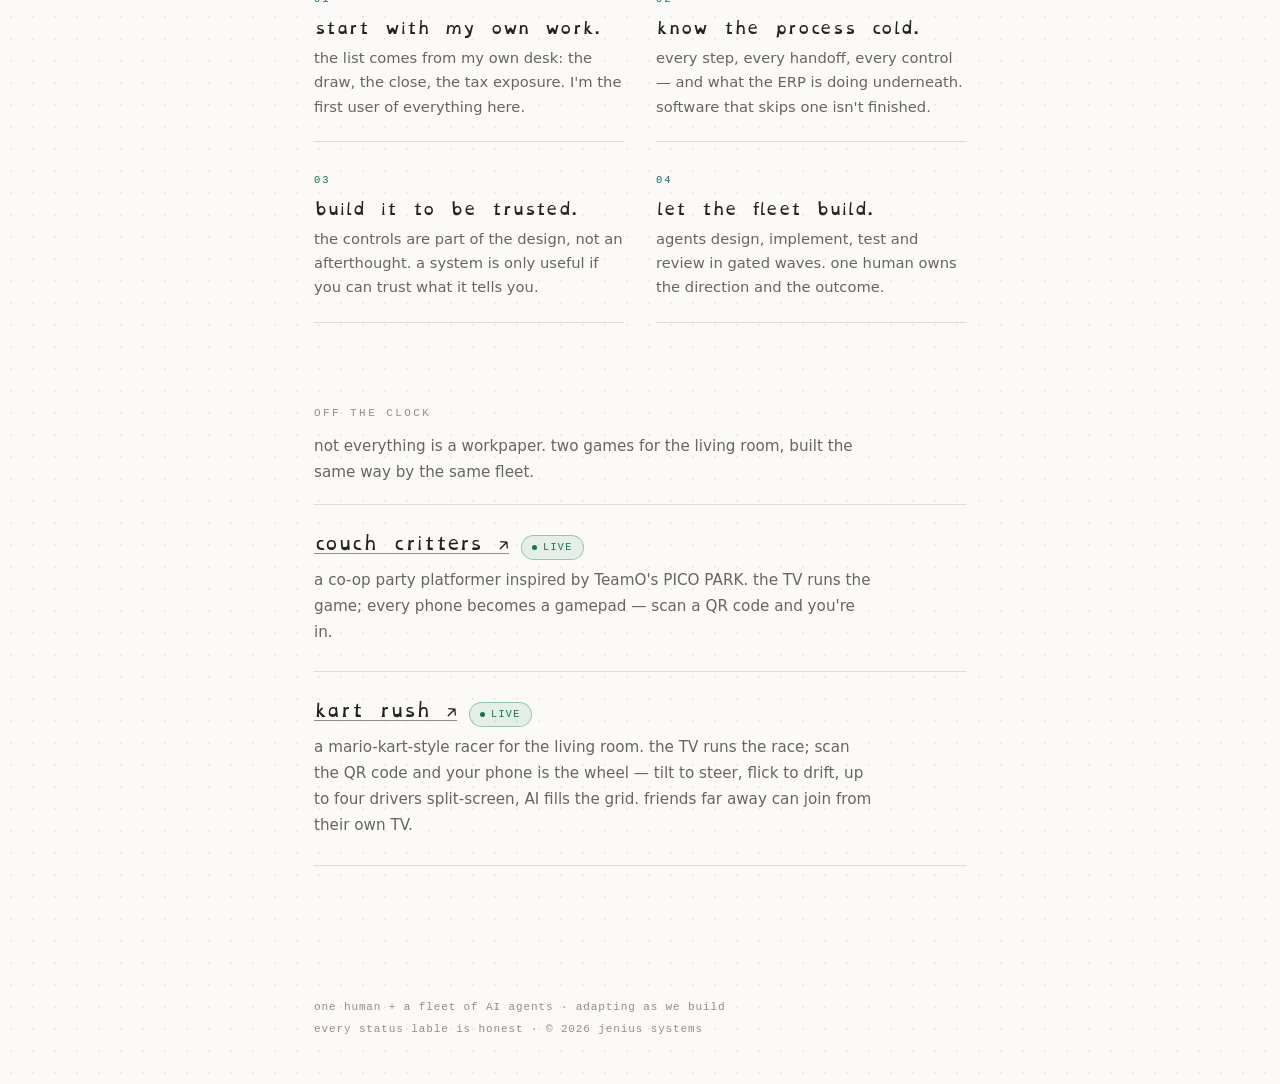
==== commit 30d91b40: "hub: drop 'penny-exact'; copy hints at process, controls and ERP depth - remove every 'penny-exact' " ====
--- a/index.html
+++ b/index.html
@@ -10,19 +10,19 @@
 <meta name="theme-color" content="#fbfaf8">
 
 <title>jeniussystems.ai — an accounting manager who builds</title>
-<meta name="description" content="What an accounting manager with a real estate private equity background has built with a fleet of AI agents to take the manual work out of the day-to-day: construction draw management in private pilot, accounting close automation and a state and local tax exposure app in build, plus a self-hosted agent fleet and two live games.">
+<meta name="description" content="What an accounting manager has built with a fleet of AI agents, by someone who knows the process, the controls and the ERP underneath: construction draw management in private pilot, accounting close automation and a state and local tax exposure app in build, plus a self-hosted agent fleet and two live games.">
 
 <meta property="og:type" content="website" />
 <meta property="og:site_name" content="jeniussystems.ai" />
 <meta property="og:title" content="jeniussystems.ai" />
-<meta property="og:description" content="an accounting manager who builds. what I've made with a fleet of AI agents to take the manual work out of my own day-to-day." />
+<meta property="og:description" content="an accounting manager who builds the tools — systems that fit how the work really gets done, and that you can trust." />
 <meta property="og:url" content="https://jeniussystems.ai/" />
 <meta property="og:image" content="https://jeniussystems.ai/assets/og.png" />
 <meta property="og:image:width" content="1200" />
 <meta property="og:image:height" content="630" />
 <meta name="twitter:card" content="summary_large_image" />
 <meta name="twitter:title" content="jeniussystems.ai" />
-<meta name="twitter:description" content="an accounting manager who builds. what I've made with a fleet of AI agents to take the manual work out of my own day-to-day." />
+<meta name="twitter:description" content="an accounting manager who builds the tools — systems that fit how the work really gets done, and that you can trust." />
 <meta name="twitter:image" content="https://jeniussystems.ai/assets/og.png" />
 
 <link rel="icon" type="image/png" sizes="512x512" href="/assets/favicon.png" />
@@ -67,9 +67,10 @@
     <p class="eyebrow">build log · an accounting manager + a fleet of AI agents</p>
     <h1 class="wordmark">jeniussystems.ai</h1>
     <p class="statement">an accounting manager who builds the&nbsp;tools.</p>
-    <p class="tagline">I manage accounting in real estate private equity. this is what I've built,
-      with a fleet of AI agents, to take the manual work out of my own day-to-day —
-      kept here because I'm proud of it. with a little bit of&nbsp;fun.</p>
+    <p class="tagline">I know the work from the inside: each step of the process, each control, and
+      what the ERP is doing underneath. so what I build fits how the work really gets
+      done — small details and big picture — and you can trust what comes out.
+      with a little bit of&nbsp;fun.</p>
     <ul class="status" aria-label="Current status of everything listed">
       <li class="is-live">2 live</li>
       <li>1 private pilot</li>
@@ -88,7 +89,7 @@
           <a href="/construction/">construction draw management</a>
           <span class="chip">PRIVATE PILOT</span>
         </p>
-        <p class="build-desc">construction finance, penny-exact: pdf invoices in, approved
+        <p class="build-desc">construction finance: pdf invoices in, approved
           draw packages out. enterprise-level security, private by design — case
           notes only.</p>
         <dl class="spec">
@@ -143,19 +144,19 @@
           I'm the first user of everything here.</p>
       </li>
       <li>
-        <h3>the numbers have to tie.</h3>
-        <p>this is accounting. penny-exact or it isn't done, and every number
-          traces back to its source.</p>
+        <h3>know the process cold.</h3>
+        <p>every step, every handoff, every control — and what the ERP is doing
+          underneath. software that skips one isn't finished.</p>
+      </li>
+      <li>
+        <h3>build it to be trusted.</h3>
+        <p>the controls are part of the design, not an afterthought. a system is
+          only useful if you can trust what it tells you.</p>
       </li>
       <li>
         <h3>let the fleet build.</h3>
         <p>agents design, implement, test and review in gated waves. one human owns the
           direction and the outcome.</p>
-      </li>
-      <li>
-        <h3>say what's true.</h3>
-        <p>live means live. pilot means pilot. in build means not done yet. nothing
-          for sale, nobody for hire.</p>
       </li>
     </ol>
   </section>
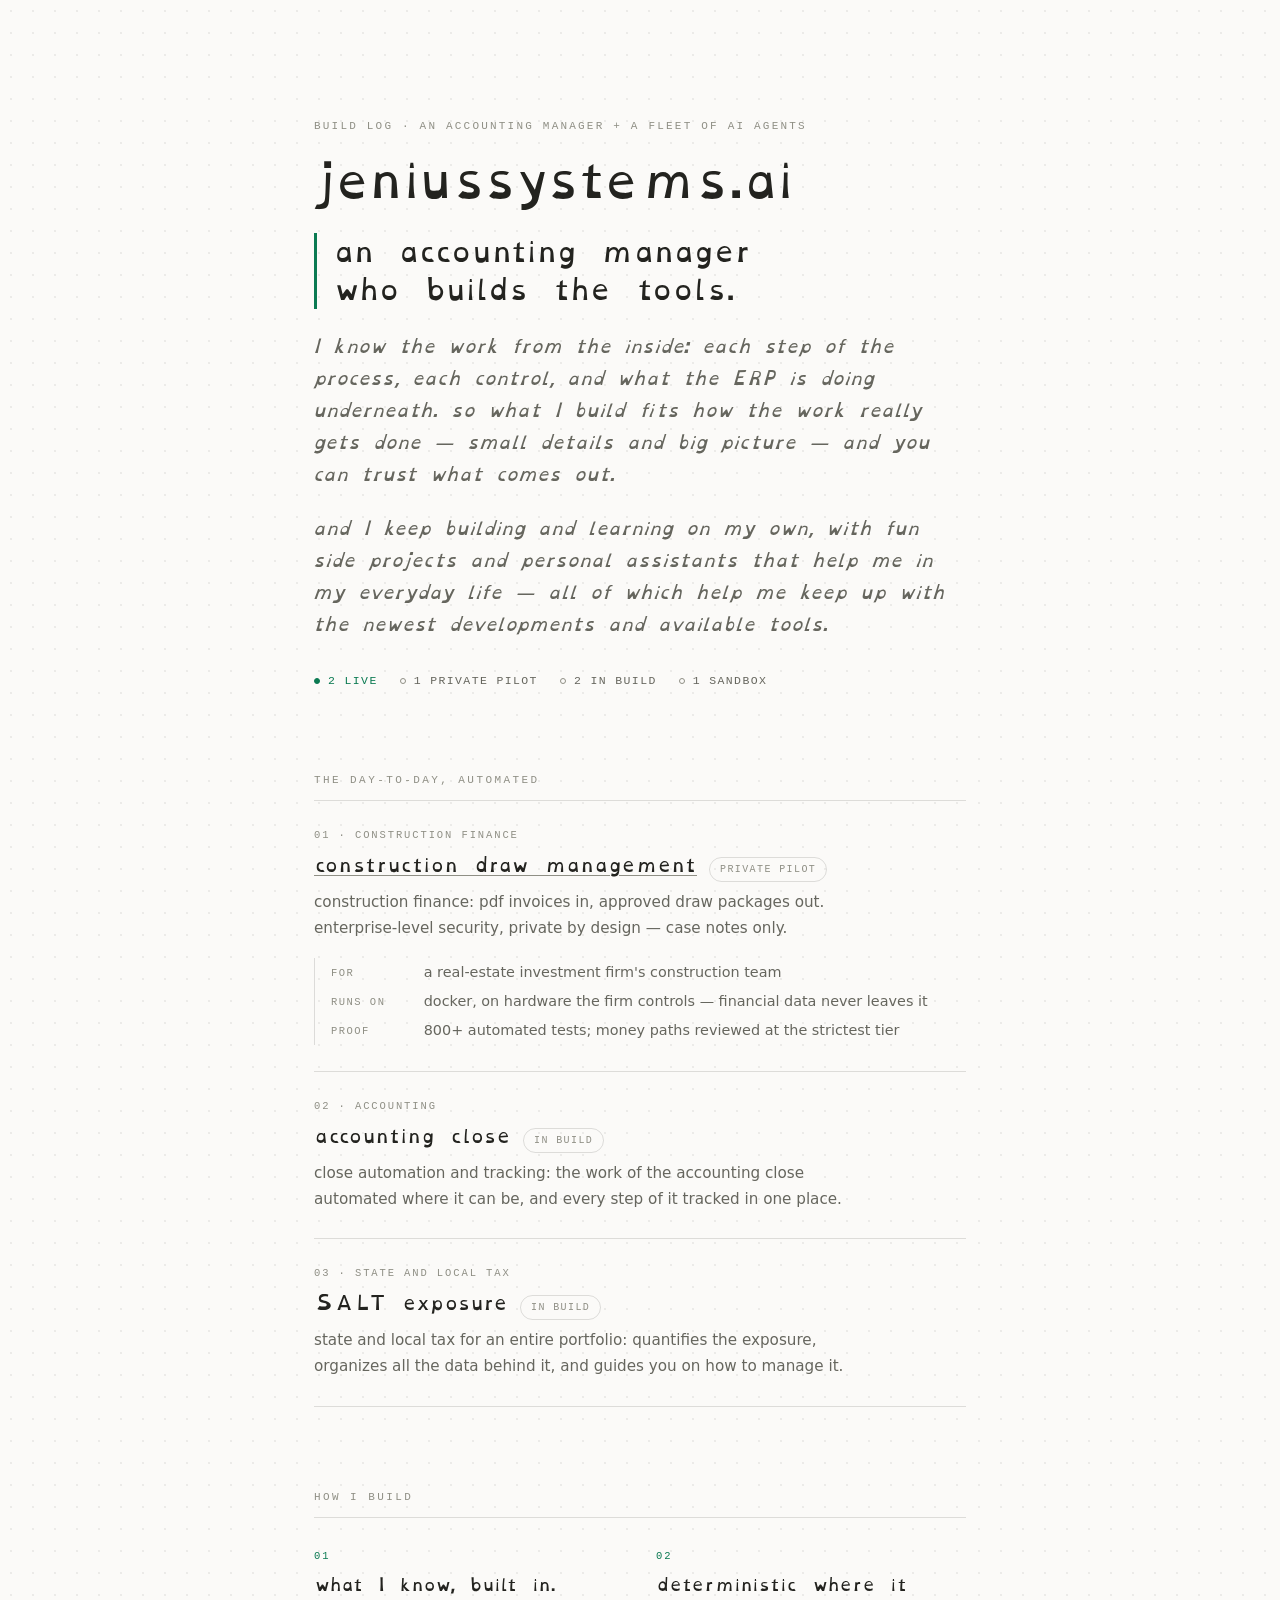
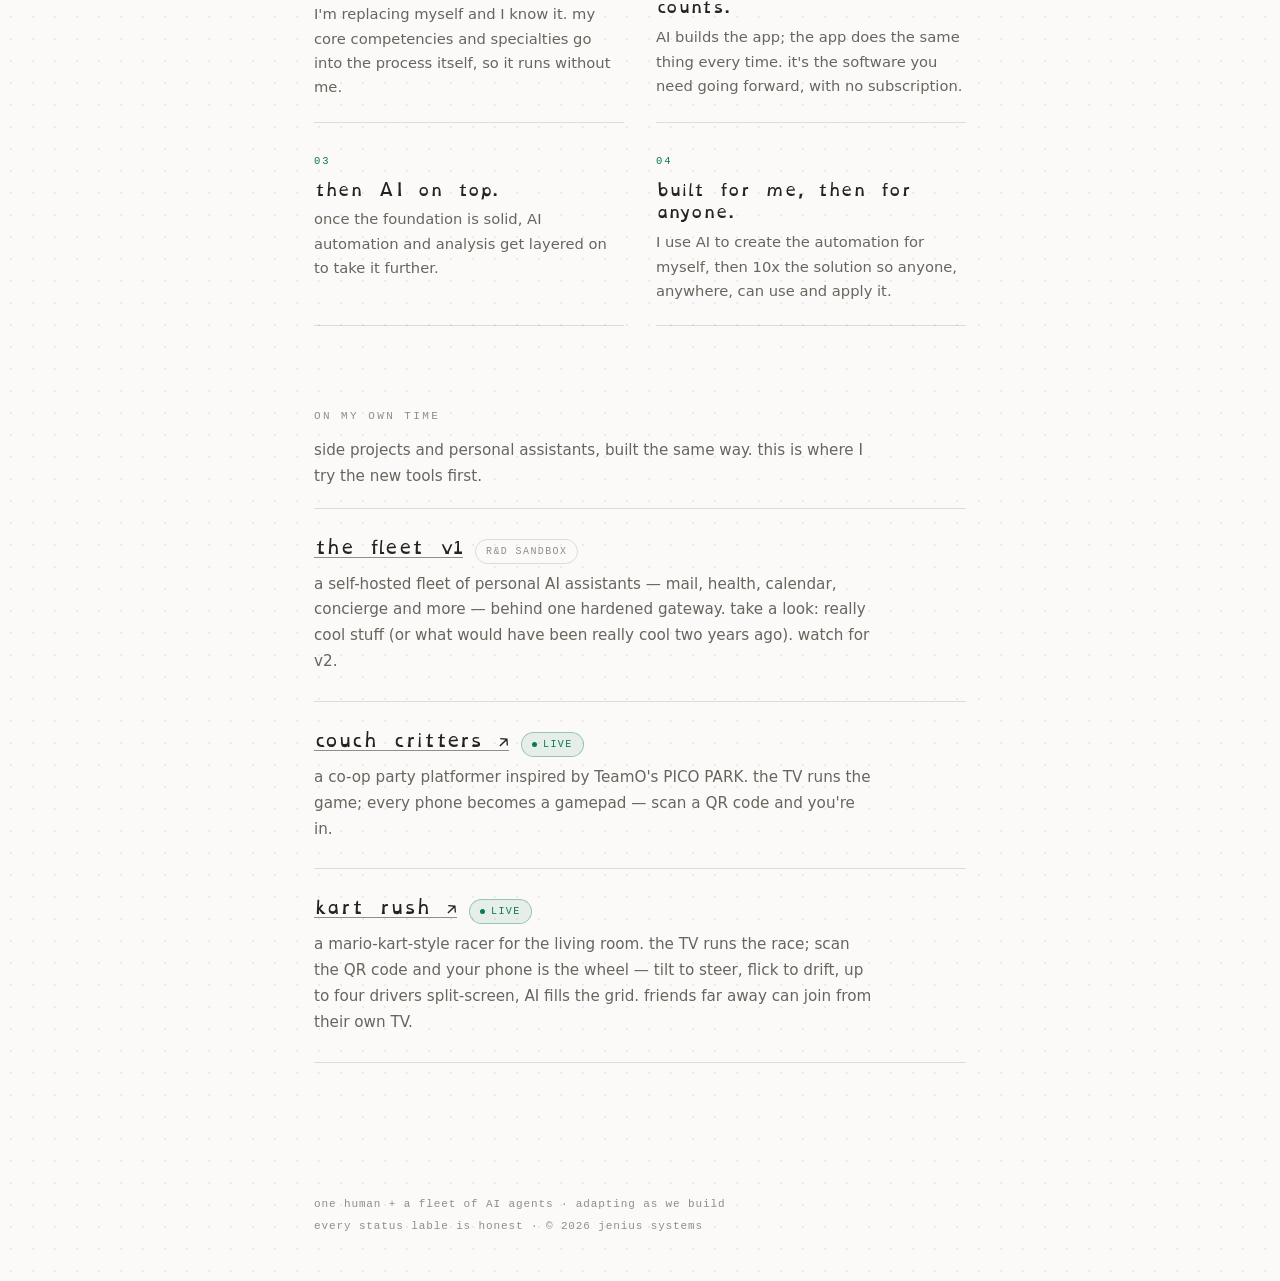
==== commit c455d186: "hub: 'how I build' rewritten; the fleet v1 moves to side projects - hero: drop 'a little bit of fun'" ====
--- a/index.html
+++ b/index.html
@@ -69,13 +69,15 @@
     <p class="statement">an accounting manager who builds the&nbsp;tools.</p>
     <p class="tagline">I know the work from the inside: each step of the process, each control, and
       what the ERP is doing underneath. so what I build fits how the work really gets
-      done — small details and big picture — and you can trust what comes out.
-      with a little bit of&nbsp;fun.</p>
+      done — small details and big picture — and you can trust what comes out.</p>
+    <p class="tagline">and I keep building and learning on my own, with fun side projects and
+      personal assistants that help me in my everyday life — all of which help me keep
+      up with the newest developments and available&nbsp;tools.</p>
     <ul class="status" aria-label="Current status of everything listed">
       <li class="is-live">2 live</li>
       <li>1 private pilot</li>
       <li>2 in build</li>
-      <li>1 in rebuild</li>
+      <li>1 sandbox</li>
     </ul>
   </header>
 
@@ -117,55 +119,54 @@
         </p>
         <p class="build-desc">state and local tax for an entire portfolio: quantifies the
           exposure, organizes all the data behind it, and guides you on how to
-          reduce it.</p>
-      </li>
-
-      <li>
-        <p class="entry-no">04 · personal ops</p>
-        <p class="build-line">
-          <a href="/sandbox/">the fleet</a>
-          <span class="chip">R&amp;D SANDBOX</span>
-        </p>
-        <p class="build-desc">a self-hosted fleet of AI agents — mail, health, calendar,
-          concierge and more — behind one hardened gateway, being rebuilt for round two.
-          the tour explains what I've built and how it works better than I can in
-          person.</p>
+          manage it.</p>
       </li>
 
     </ul>
   </section>
 
   <section class="section" aria-labelledby="method-h">
-    <h2 class="tiny-label" id="method-h">how the work goes</h2>
+    <h2 class="tiny-label" id="method-h">how I build</h2>
     <ol class="method">
       <li>
-        <h3>start with my own work.</h3>
-        <p>the list comes from my own desk: the draw, the close, the tax exposure.
-          I'm the first user of everything here.</p>
-      </li>
-      <li>
-        <h3>know the process cold.</h3>
-        <p>every step, every handoff, every control — and what the ERP is doing
-          underneath. software that skips one isn't finished.</p>
-      </li>
-      <li>
-        <h3>build it to be trusted.</h3>
-        <p>the controls are part of the design, not an afterthought. a system is
-          only useful if you can trust what it tells you.</p>
-      </li>
-      <li>
-        <h3>let the fleet build.</h3>
-        <p>agents design, implement, test and review in gated waves. one human owns the
-          direction and the outcome.</p>
+        <h3>what I know, built in.</h3>
+        <p>I'm replacing myself and I know it. my core competencies and specialties
+          go into the process itself, so it runs without me.</p>
+      </li>
+      <li>
+        <h3>deterministic where it counts.</h3>
+        <p>AI builds the app; the app does the same thing every time. it's the
+          software you need going forward, with no subscription.</p>
+      </li>
+      <li>
+        <h3>then AI on top.</h3>
+        <p>once the foundation is solid, AI automation and analysis get layered
+          on to take it further.</p>
+      </li>
+      <li>
+        <h3>built for me, then for anyone.</h3>
+        <p>I use AI to create the automation for myself, then 10x the solution so
+          anyone, anywhere, can use and apply it.</p>
       </li>
     </ol>
   </section>
 
   <section id="builds" class="section" aria-labelledby="range-h">
-    <h2 class="tiny-label" id="range-h">off the clock</h2>
-    <p class="section-note">not everything is a workpaper. two games for the living room, built the
-      same way by the same fleet.</p>
+    <h2 class="tiny-label" id="range-h">on my own time</h2>
+    <p class="section-note">side projects and personal assistants, built the same
+      way. this is where I try the new tools first.</p>
     <ul class="builds">
+
+      <li>
+        <p class="build-line">
+          <a href="/sandbox/">the fleet v1</a>
+          <span class="chip">R&amp;D SANDBOX</span>
+        </p>
+        <p class="build-desc">a self-hosted fleet of personal AI assistants — mail, health,
+          calendar, concierge and more — behind one hardened gateway. take a look:
+          really cool stuff (or what would have been really cool two years ago).
+          watch for v2.</p>
+      </li>
 
       <li>
         <p class="build-line">
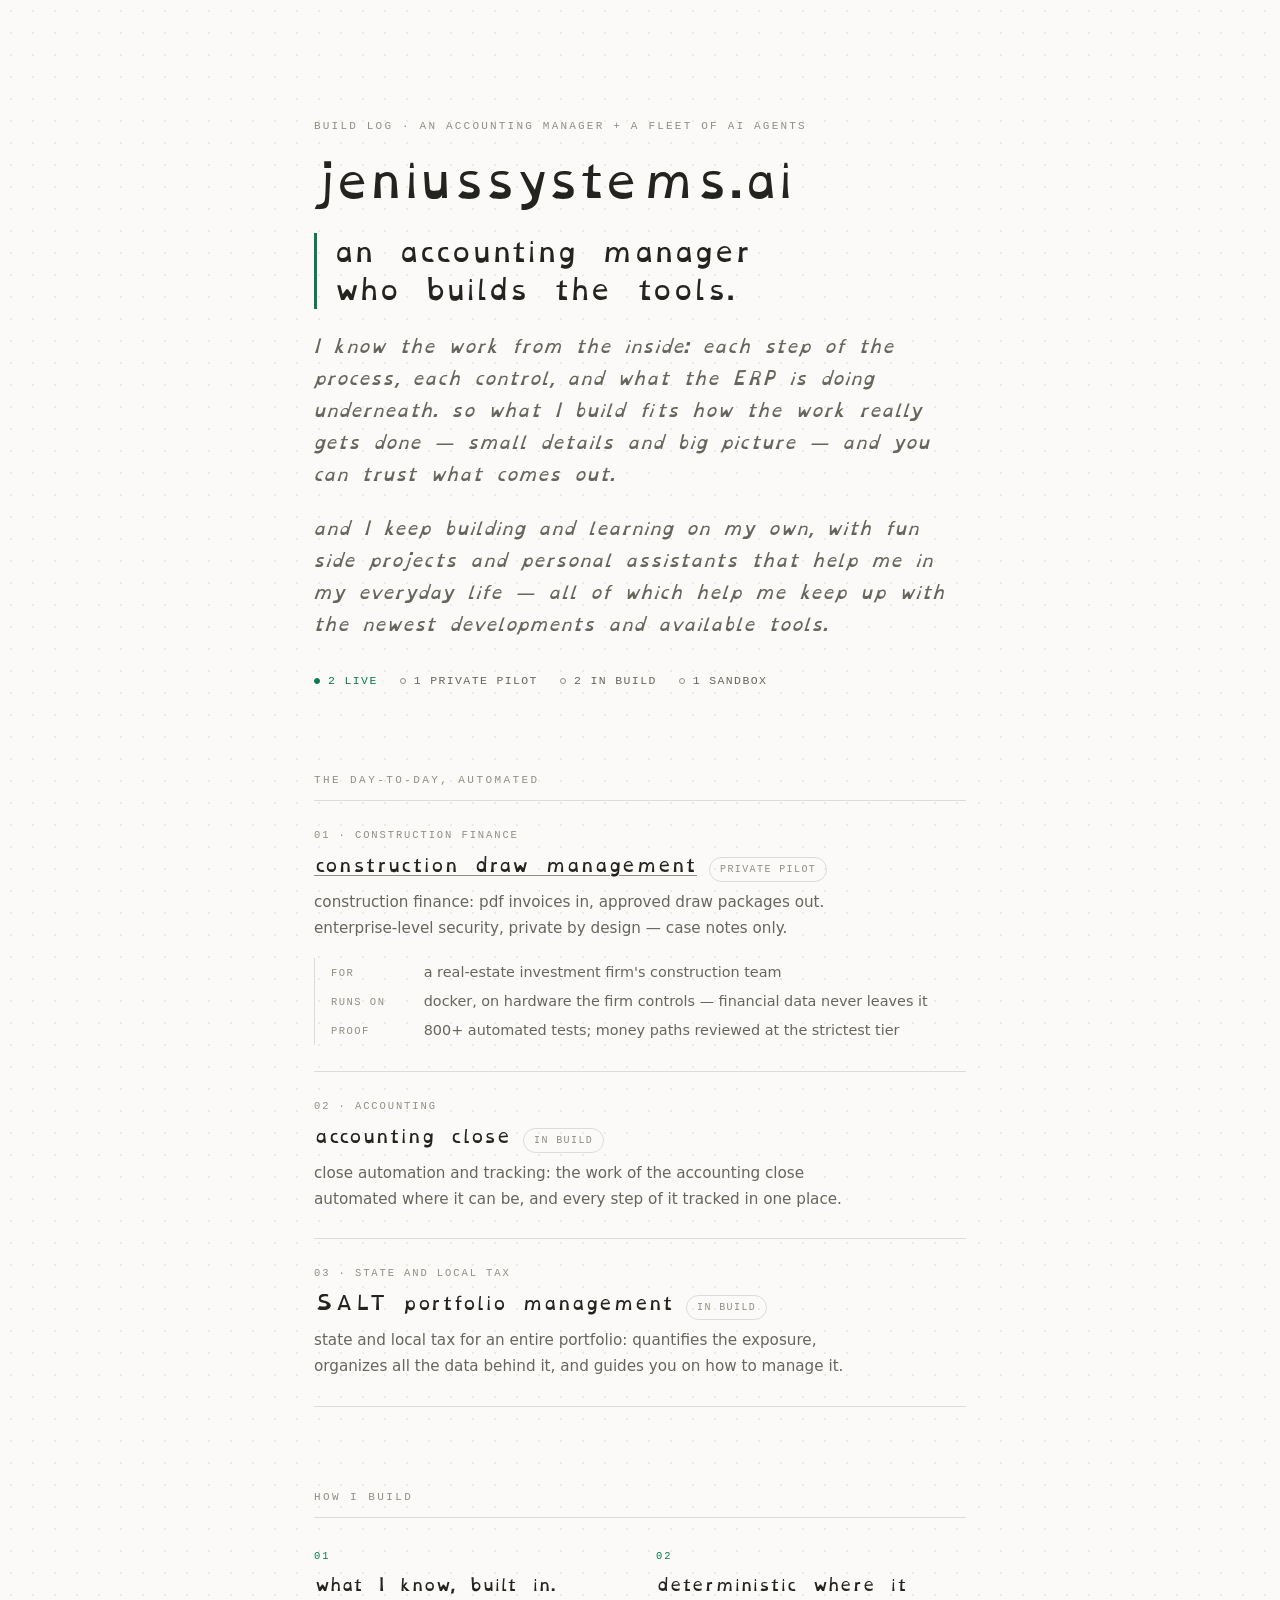
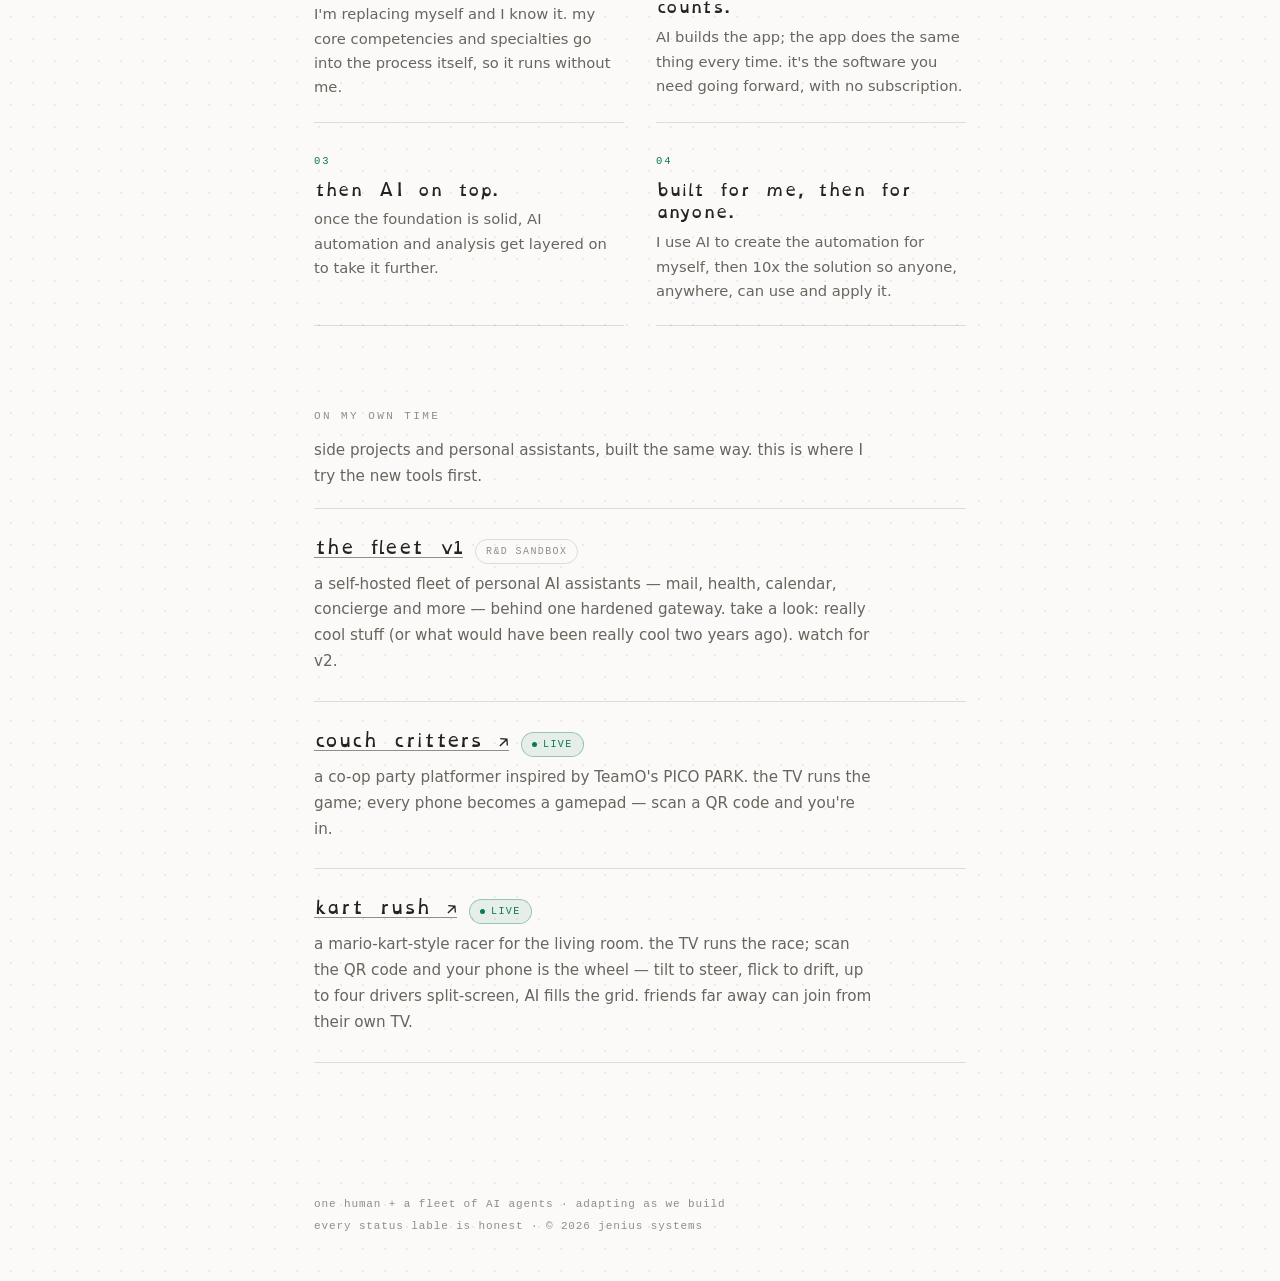
==== commit d37e5e53: "hub: rename SALT exposure to SALT portfolio management Co-Authored-By: Claude Fable 5.2 <noreply@ant" ====
--- a/index.html
+++ b/index.html
@@ -114,7 +114,7 @@
       <li>
         <p class="entry-no">03 · state and local tax</p>
         <p class="build-line">
-          <span class="build-name">SALT exposure</span>
+          <span class="build-name">SALT portfolio management</span>
           <span class="chip">IN BUILD</span>
         </p>
         <p class="build-desc">state and local tax for an entire portfolio: quantifies the
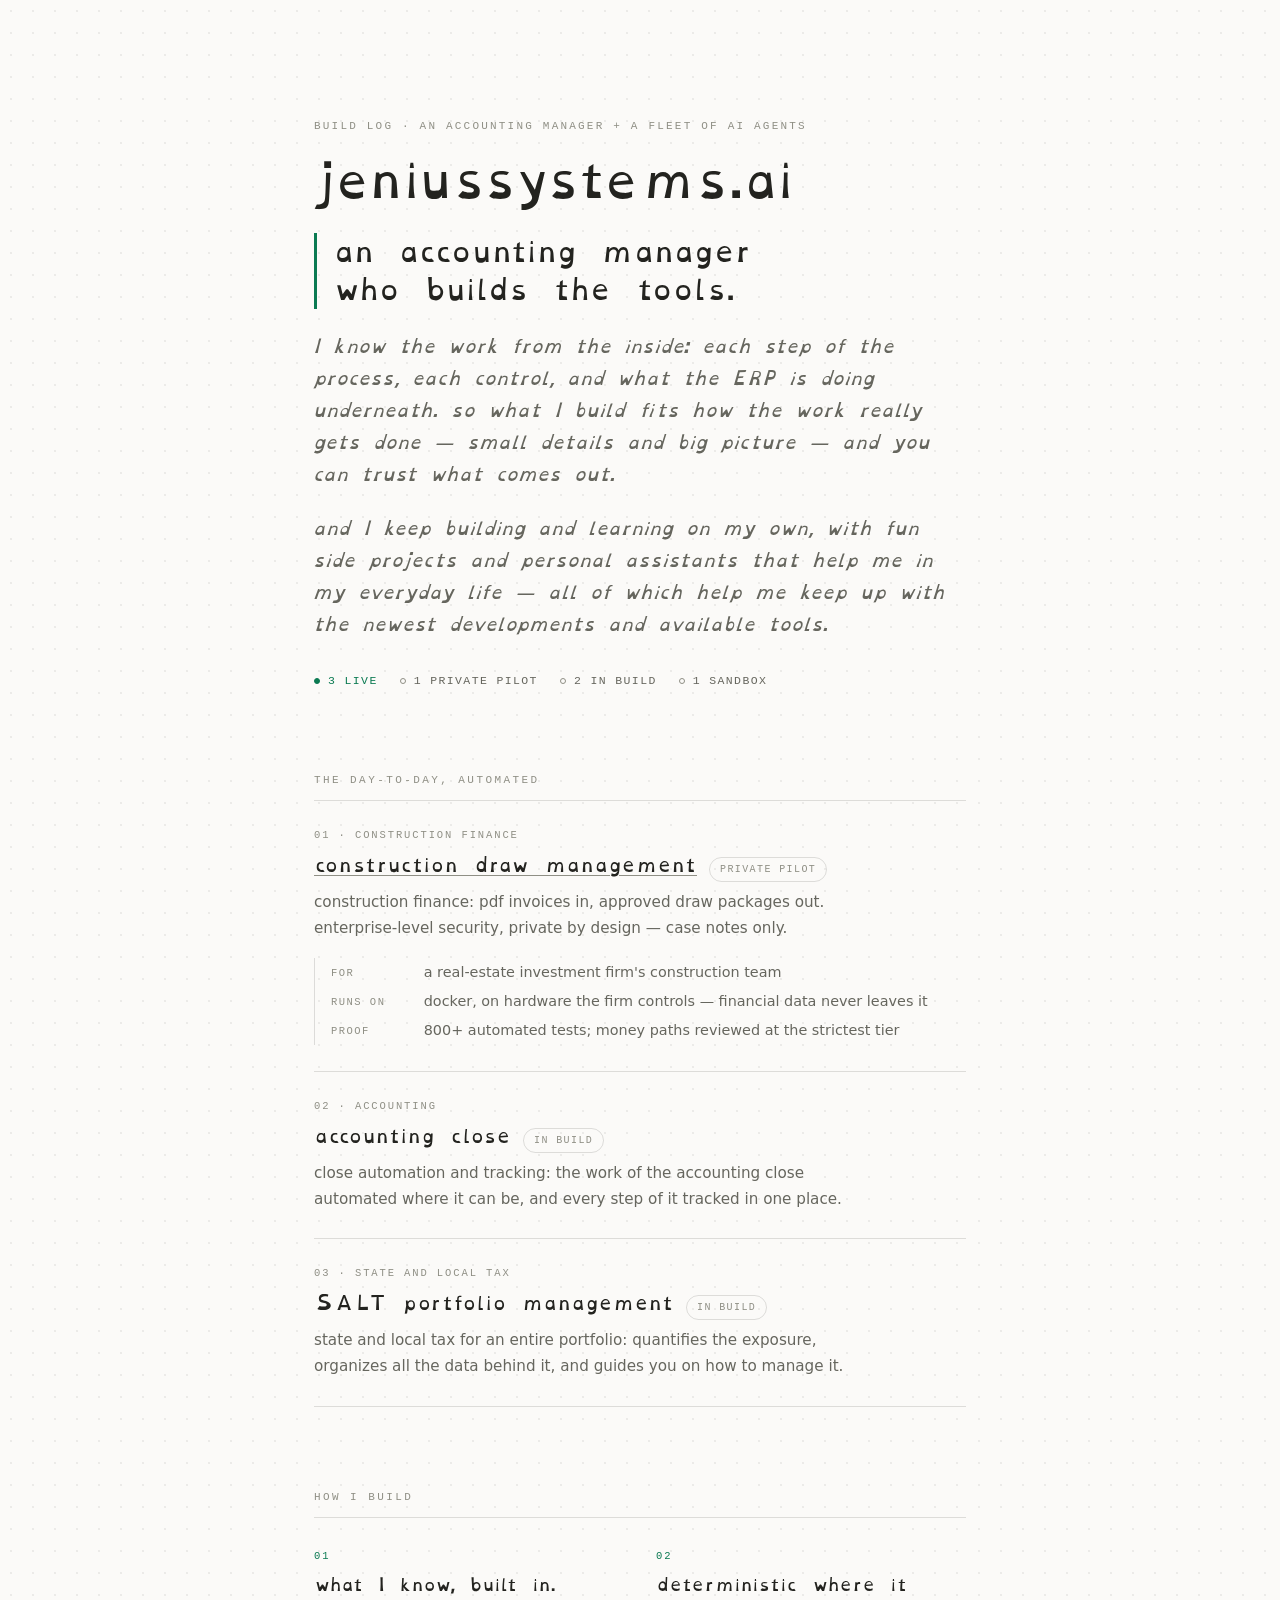
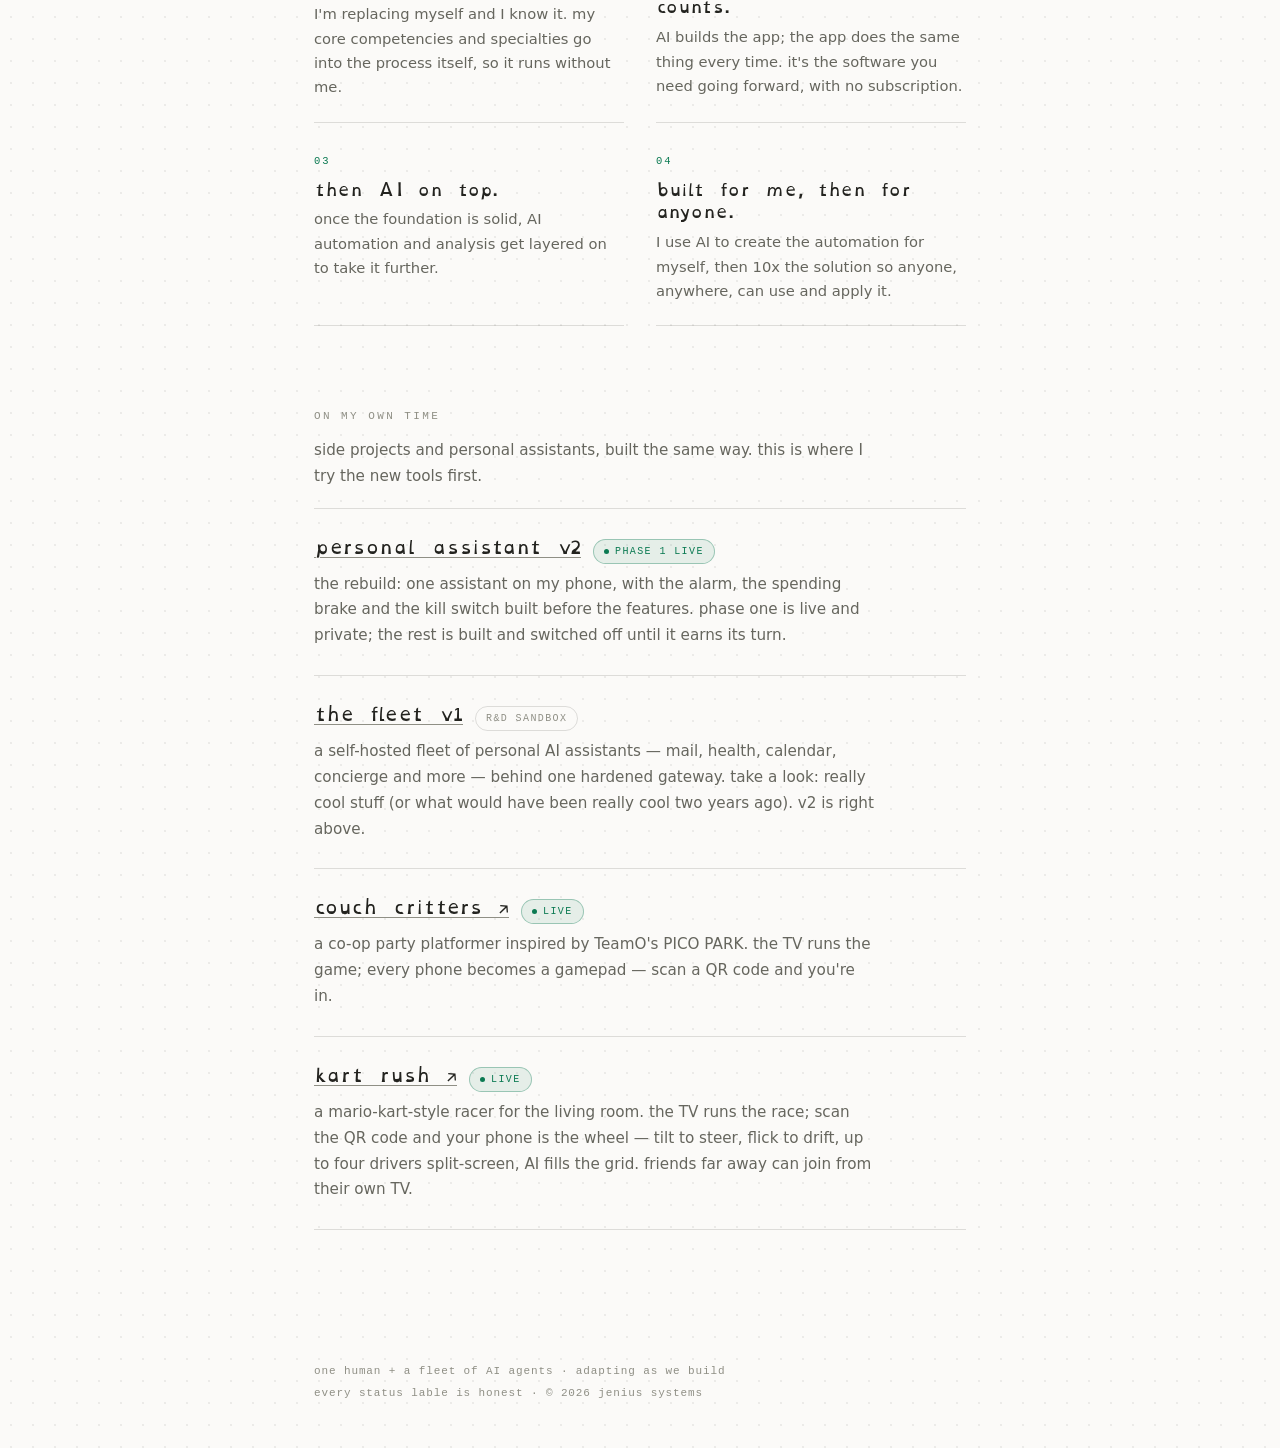
==== commit d162cf31: "assistant v2: new /assistant/ build-notes page (controls-first rebuild; phase 1 live, rest built + o" ====
--- a/index.html
+++ b/index.html
@@ -49,8 +49,9 @@
       "itemListElement": [
         { "@type": "ListItem", "position": 1, "item": { "@type": "WebApplication", "name": "construction draw management", "url": "https://jeniussystems.ai/construction/", "applicationCategory": "BusinessApplication", "operatingSystem": "Self-hosted (private pilot)" } },
         { "@type": "ListItem", "position": 2, "item": { "@type": "WebSite", "name": "the fleet — architecture sandbox", "url": "https://jeniussystems.ai/sandbox/" } },
-        { "@type": "ListItem", "position": 3, "item": { "@type": "VideoGame", "name": "couch critters", "url": "https://games.jeniussystems.ai/", "gamePlatform": "Web browser", "playMode": "CoOp", "operatingSystem": "Any" } },
-        { "@type": "ListItem", "position": 4, "item": { "@type": "VideoGame", "name": "kart rush", "url": "https://kart.jeniussystems.ai/", "gamePlatform": "Web browser", "playMode": "MultiPlayer", "operatingSystem": "Any" } }
+        { "@type": "ListItem", "position": 3, "item": { "@type": "TechArticle", "name": "personal assistant v2 — build notes", "url": "https://jeniussystems.ai/assistant/" } },
+        { "@type": "ListItem", "position": 4, "item": { "@type": "VideoGame", "name": "couch critters", "url": "https://games.jeniussystems.ai/", "gamePlatform": "Web browser", "playMode": "CoOp", "operatingSystem": "Any" } },
+        { "@type": "ListItem", "position": 5, "item": { "@type": "VideoGame", "name": "kart rush", "url": "https://kart.jeniussystems.ai/", "gamePlatform": "Web browser", "playMode": "MultiPlayer", "operatingSystem": "Any" } }
       ]
     }
   ]
@@ -74,7 +75,7 @@
       personal assistants that help me in my everyday life — all of which help me keep
       up with the newest developments and available&nbsp;tools.</p>
     <ul class="status" aria-label="Current status of everything listed">
-      <li class="is-live">2 live</li>
+      <li class="is-live">3 live</li>
       <li>1 private pilot</li>
       <li>2 in build</li>
       <li>1 sandbox</li>
@@ -159,13 +160,23 @@
 
       <li>
         <p class="build-line">
+          <a href="/assistant/">personal assistant v2</a>
+          <span class="chip chip-live">PHASE 1 LIVE</span>
+        </p>
+        <p class="build-desc">the rebuild: one assistant on my phone, with the alarm, the
+          spending brake and the kill switch built before the features. phase one is
+          live and private; the rest is built and switched off until it earns its turn.</p>
+      </li>
+
+      <li>
+        <p class="build-line">
           <a href="/sandbox/">the fleet v1</a>
           <span class="chip">R&amp;D SANDBOX</span>
         </p>
         <p class="build-desc">a self-hosted fleet of personal AI assistants — mail, health,
           calendar, concierge and more — behind one hardened gateway. take a look:
           really cool stuff (or what would have been really cool two years ago).
-          watch for v2.</p>
+          v2 is right above.</p>
       </li>
 
       <li>
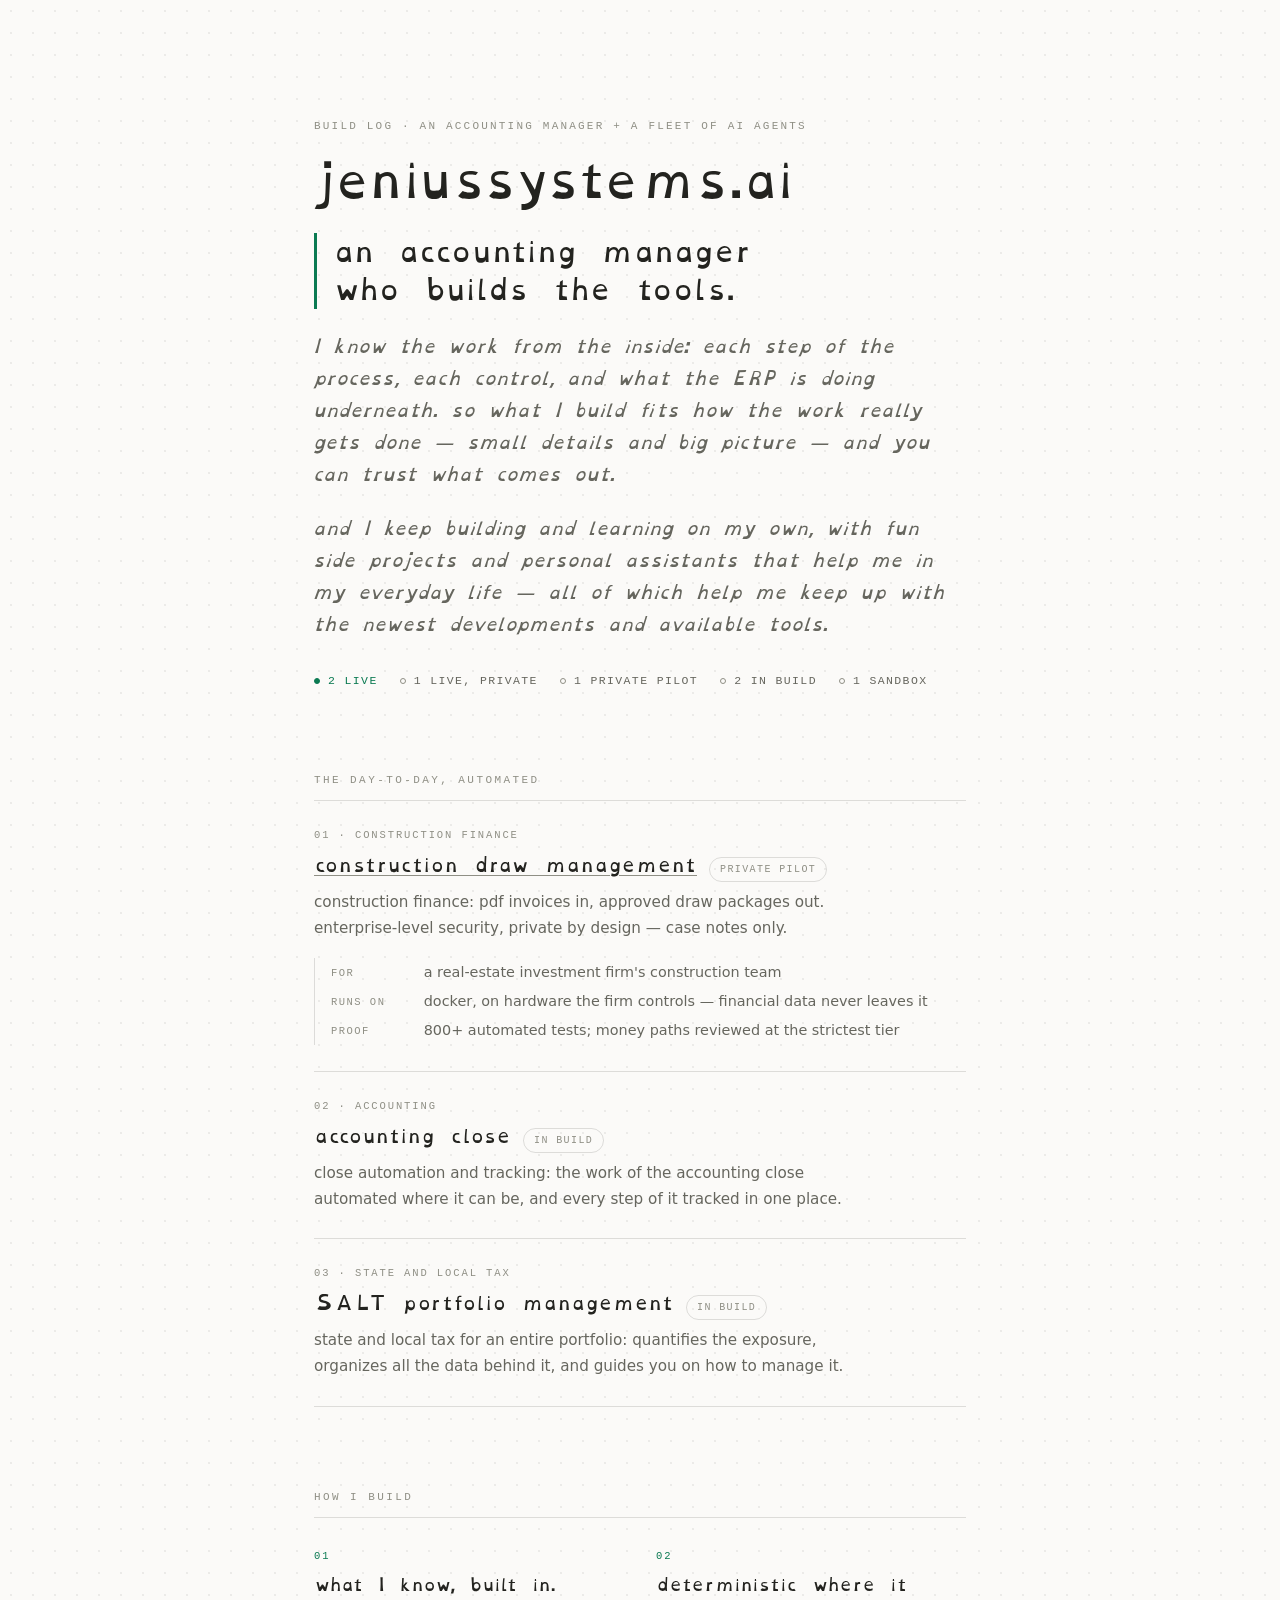
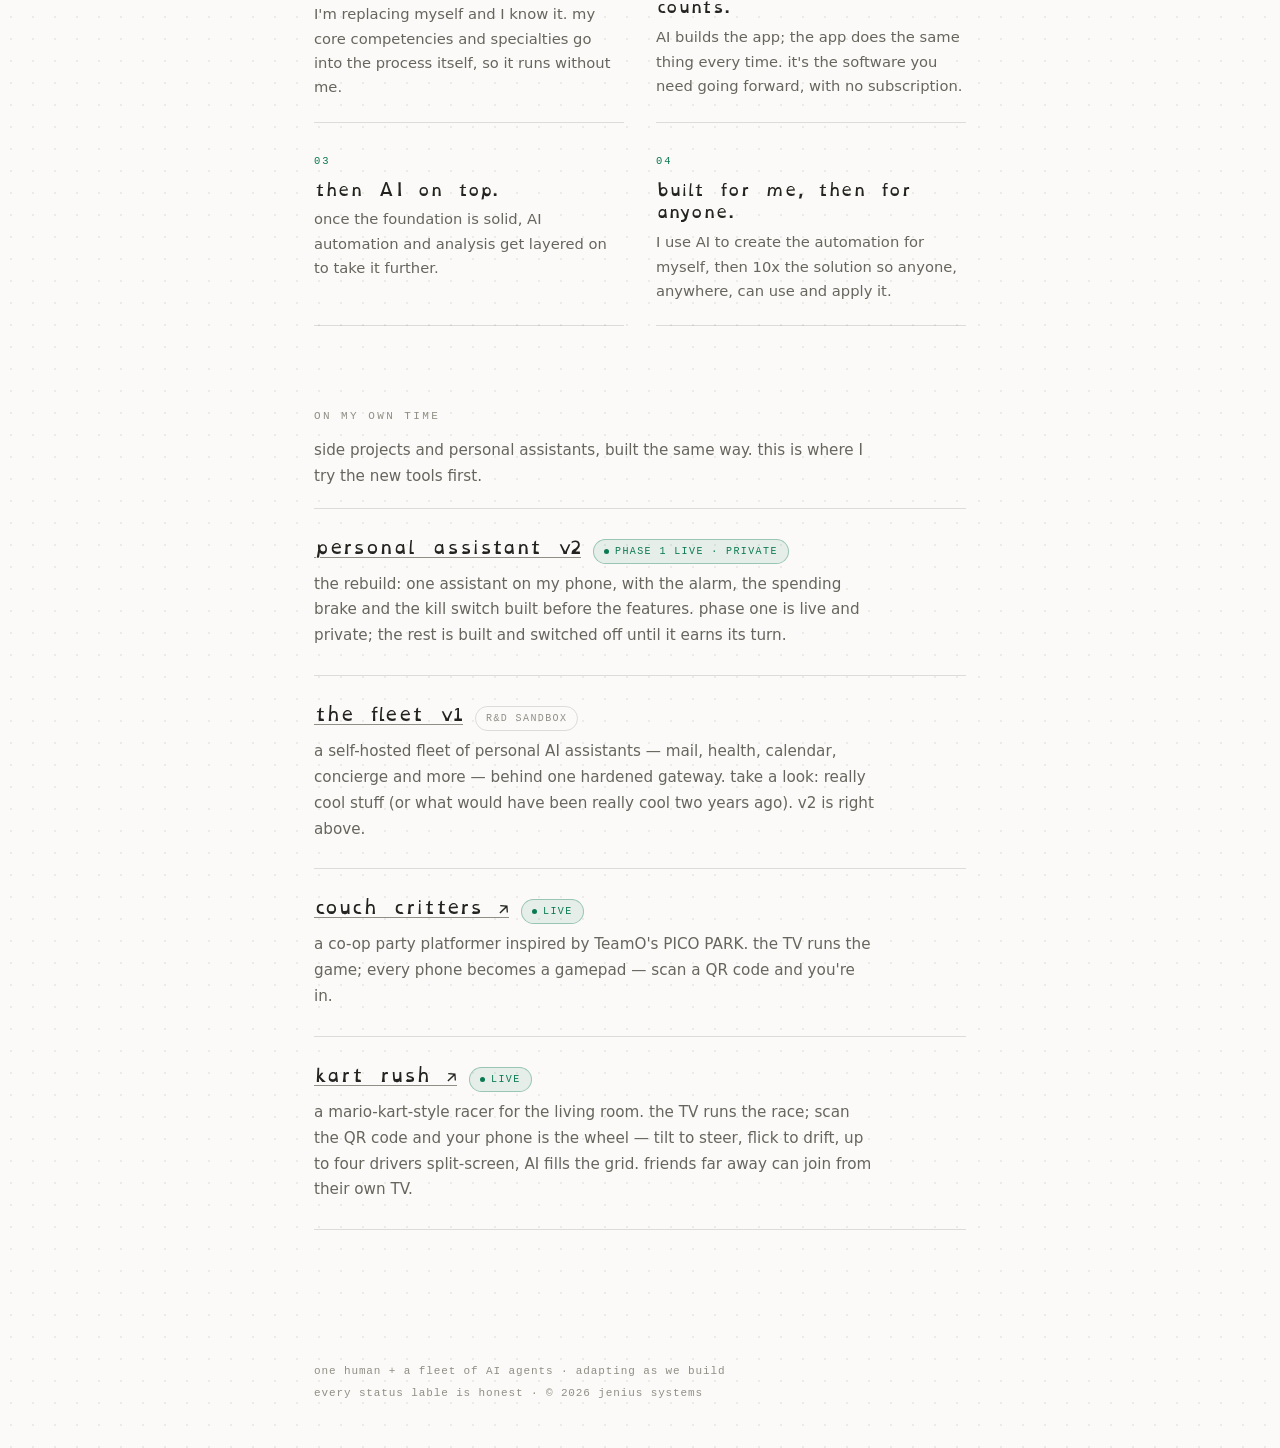
==== commit 7e9f2ec6: "assistant page: corrections from independent pre-publish review Timing claims loosened to what is tr" ====
--- a/index.html
+++ b/index.html
@@ -75,7 +75,8 @@
       personal assistants that help me in my everyday life — all of which help me keep
       up with the newest developments and available&nbsp;tools.</p>
     <ul class="status" aria-label="Current status of everything listed">
-      <li class="is-live">3 live</li>
+      <li class="is-live">2 live</li>
+      <li>1 live, private</li>
       <li>1 private pilot</li>
       <li>2 in build</li>
       <li>1 sandbox</li>
@@ -161,7 +162,7 @@
       <li>
         <p class="build-line">
           <a href="/assistant/">personal assistant v2</a>
-          <span class="chip chip-live">PHASE 1 LIVE</span>
+          <span class="chip chip-live">PHASE 1 LIVE · PRIVATE</span>
         </p>
         <p class="build-desc">the rebuild: one assistant on my phone, with the alarm, the
           spending brake and the kill switch built before the features. phase one is
